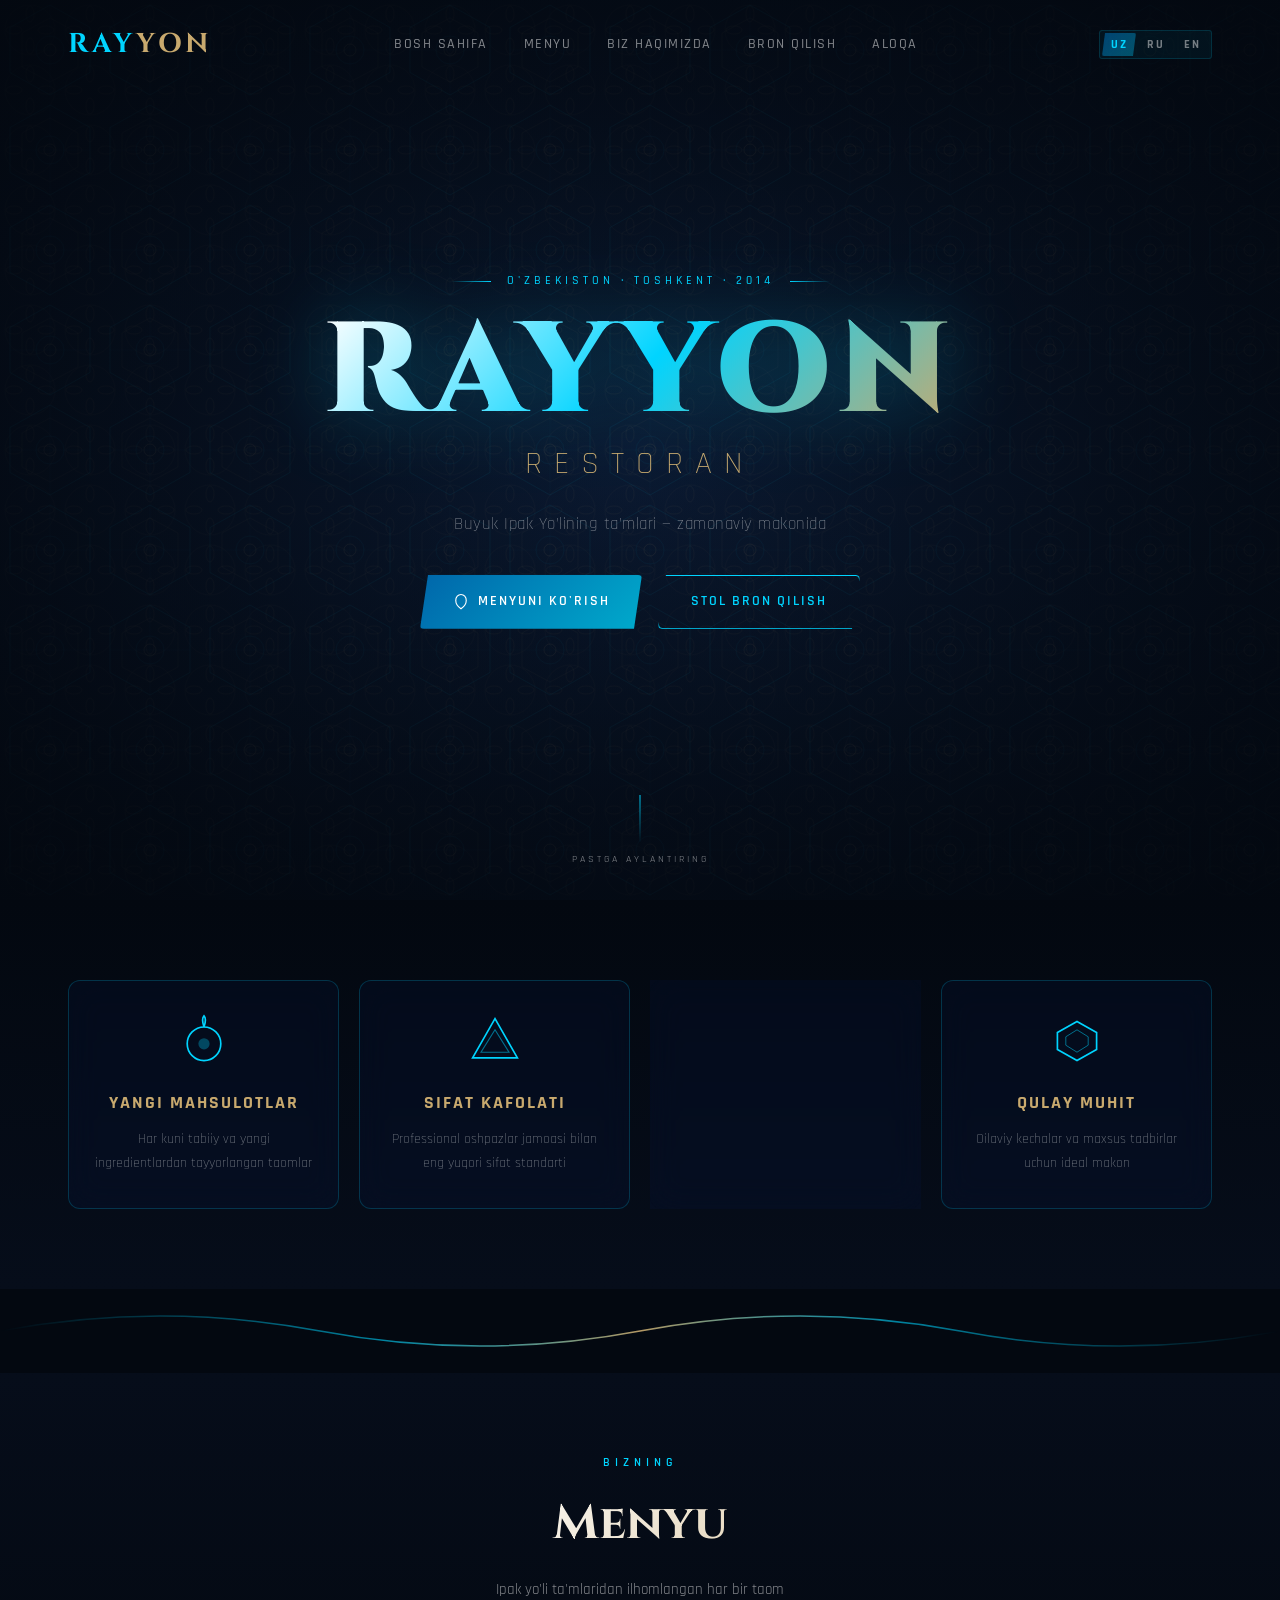
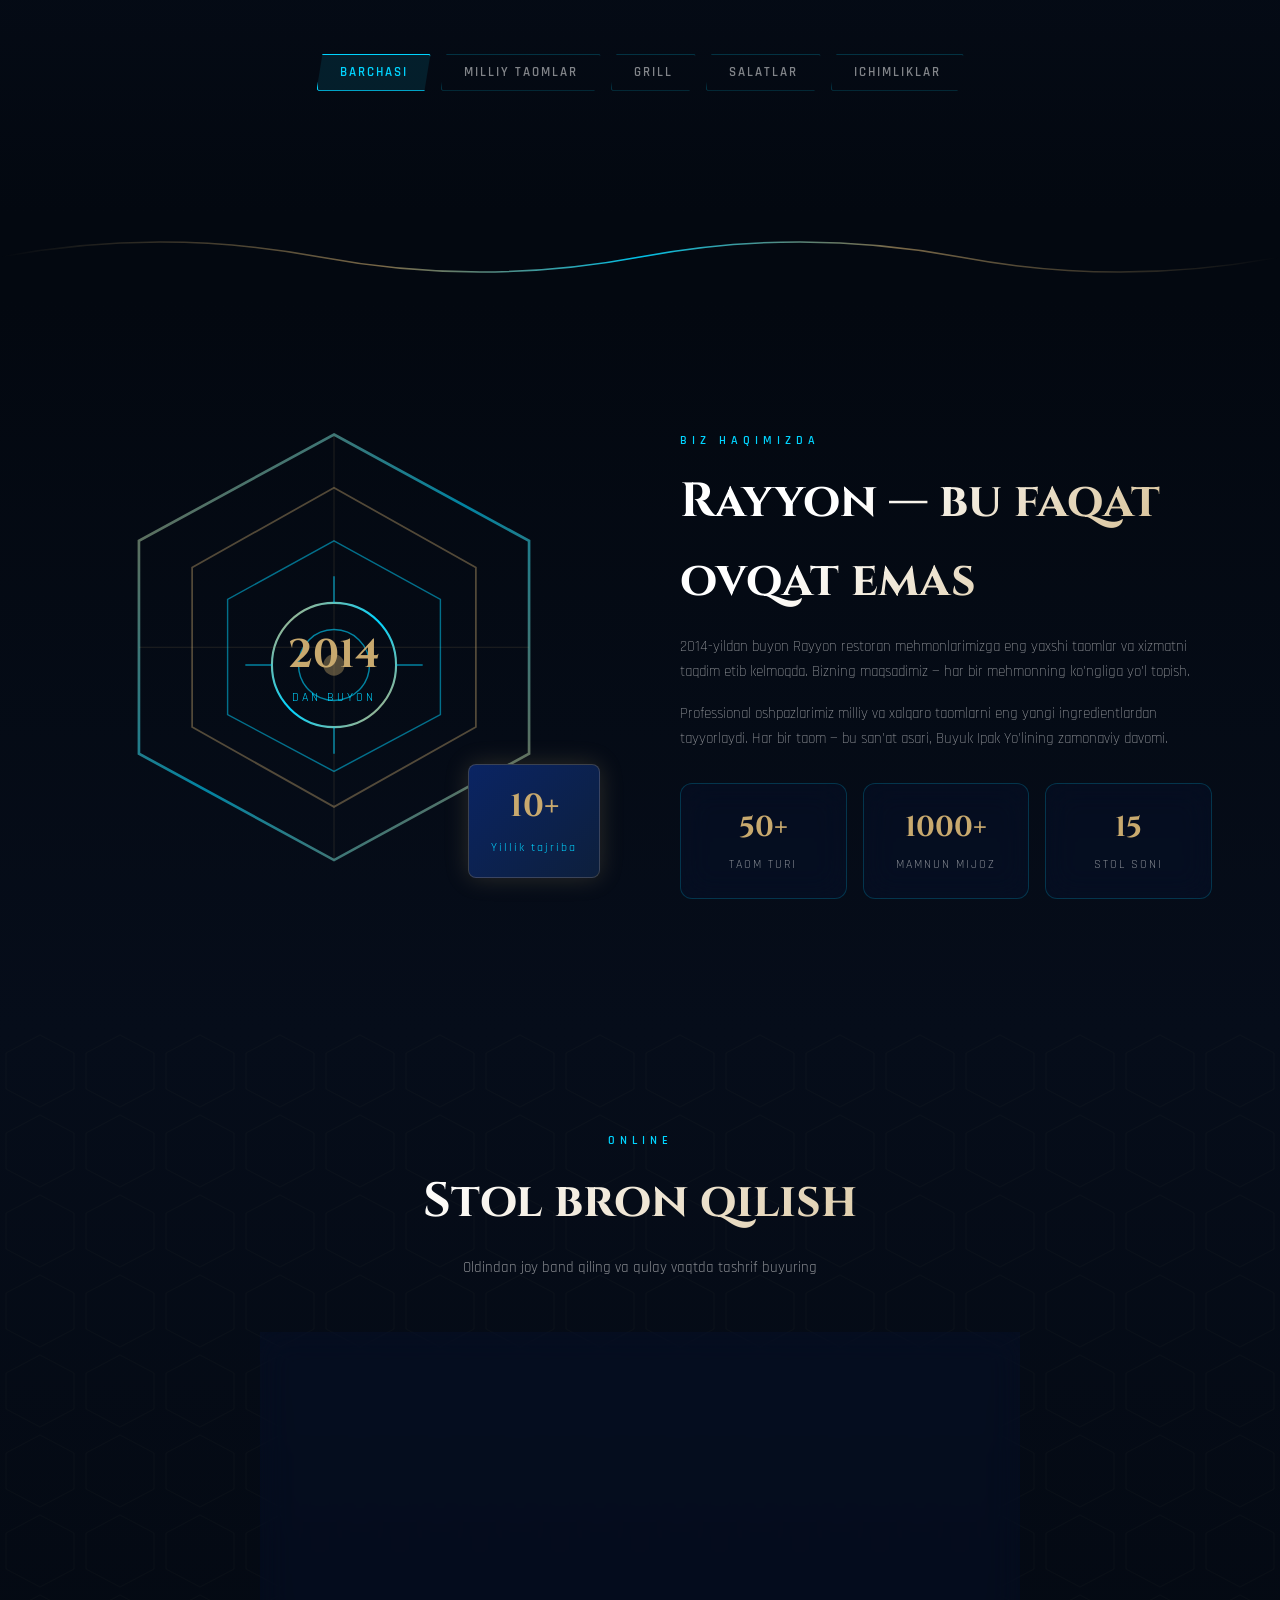
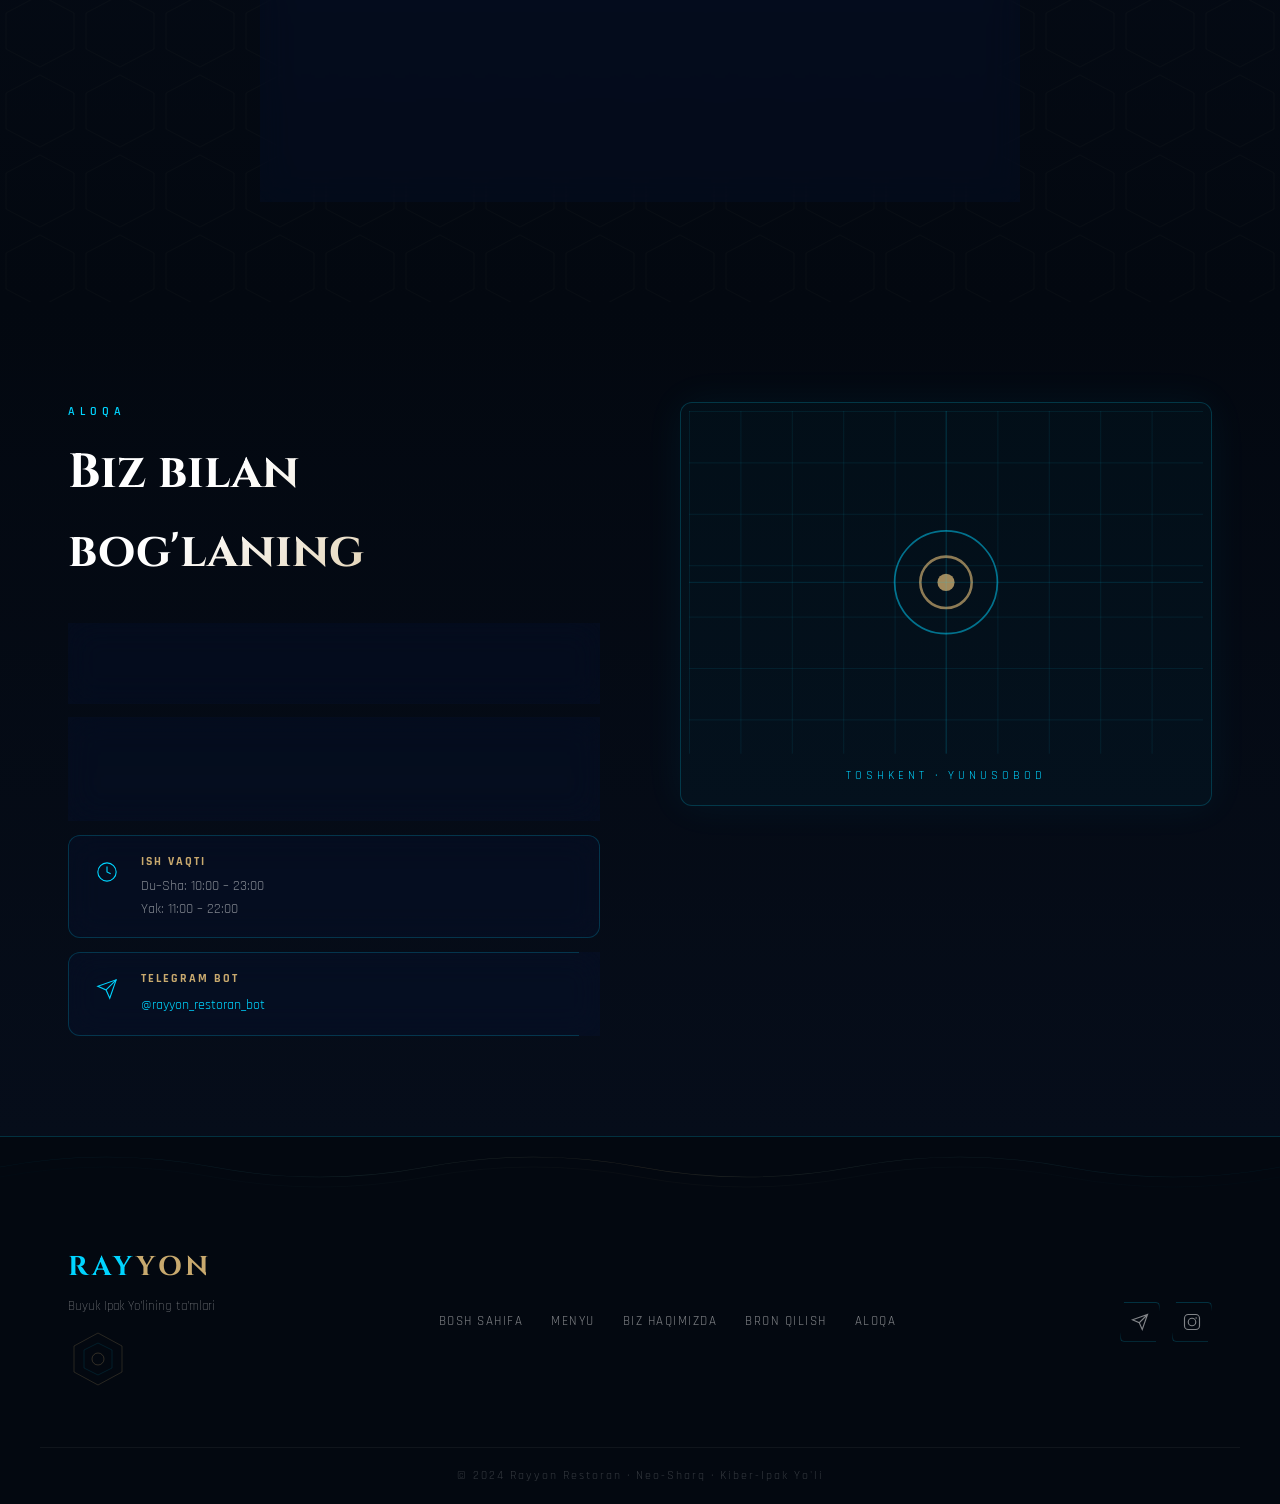
==== index.html @ 4401d6f9 "Rayyon Restoran - portfolio deploy" ====
<!DOCTYPE html>
<html lang="uz">
<head>
  <meta charset="UTF-8" />
  <meta name="viewport" content="width=device-width, initial-scale=1.0" />
  <title>Rayyon — Neo-Sharq Restoran</title>
  <link rel="stylesheet" href="css/style.css" />
  <link rel="preconnect" href="https://fonts.googleapis.com" />
  <link href="https://fonts.googleapis.com/css2?family=Cinzel:wght@400;600;700;900&family=Rajdhani:wght@300;400;500;600;700&family=Inter:wght@300;400;500&display=swap" rel="stylesheet" />
  <style>
    /* LANG SWITCHER */
    .lang-switcher {
      display: flex; align-items: center; gap: 2px;
      background: rgba(0,212,255,0.05);
      border: 1px solid rgba(0,212,255,0.15);
      border-radius: 3px; padding: 2px;
    }
    .lang-btn {
      background: none; border: none; cursor: pointer;
      color: rgba(255,255,255,0.45); font-family: 'Rajdhani',sans-serif;
      font-size: 0.72rem; font-weight: 700; letter-spacing: 1.5px;
      padding: 4px 9px; border-radius: 2px; transition: all 0.2s;
      clip-path: polygon(3px 0%,100% 0%,calc(100% - 3px) 100%,0% 100%);
    }
    .lang-btn:hover { color: #fff; background: rgba(0,212,255,0.08); }
    .lang-btn.active {
      background: linear-gradient(135deg, rgba(0,100,170,0.6), rgba(0,180,220,0.4));
      color: #00d4ff;
      box-shadow: 0 0 8px rgba(0,212,255,0.2);
    }
  </style>
</head>
<body>

  <canvas id="particleCanvas"></canvas>

  <!-- NAVBAR -->
  <nav class="navbar" id="navbar">
    <div class="nav-container">
      <a href="#" class="logo">
        <span class="logo-ray">RAY</span><span class="logo-yon">YON</span>
      </a>
      <ul class="nav-links" id="navLinks">
        <li><a href="#home"        data-i18n="nav.home">Bosh sahifa</a></li>
        <li><a href="#menu"        data-i18n="nav.menu">Menyu</a></li>
        <li><a href="#about"       data-i18n="nav.about">Biz haqimizda</a></li>
        <li><a href="#reservation" data-i18n="nav.reservation">Bron qilish</a></li>
        <li><a href="#contact"     data-i18n="nav.contact">Aloqa</a></li>
      </ul>
      <div class="lang-switcher">
        <button class="lang-btn active" data-lang="uz">UZ</button>
        <button class="lang-btn" data-lang="ru">RU</button>
        <button class="lang-btn" data-lang="en">EN</button>
      </div>
      <button class="hamburger" id="hamburger" aria-label="Menu">
        <span></span><span></span><span></span>
      </button>
    </div>
  </nav>

  <!-- HERO -->
  <section class="hero" id="home">
    <div class="hero-girih" id="heroGirih"></div>
    <div class="hero-overlay"></div>
    <div class="hero-content">
      <div class="hero-badge">
        <span class="badge-line"></span>
        <span data-i18n="hero.badge">O'zbekiston · Toshkent · 2014</span>
        <span class="badge-line"></span>
      </div>
      <h1 class="hero-title">
        <span class="title-ray" data-text="RAYYON">RAYYON</span>
        <span class="title-sub" data-i18n="hero.subtitle">RESTORAN</span>
      </h1>
      <p class="hero-desc" data-i18n="hero.desc">Buyuk Ipak Yo'lining ta'mlari — zamonaviy makonida</p>
      <div class="hero-btns">
        <a href="#menu" class="btn btn-cyan">
          <svg class="btn-icon-bodom" viewBox="0 0 24 24"><path d="M12 2C8 2 5 5.5 5 10c0 5 4 9 7 11 3-2 7-6 7-11 0-4.5-3-8-7-8z" fill="none" stroke="currentColor" stroke-width="1.5"/></svg>
          <span data-i18n="hero.btn1">Menyuni ko'rish</span>
        </a>
        <a href="#reservation" class="btn btn-outline-cyan" data-i18n="hero.btn2">Stol bron qilish</a>
      </div>
    </div>
    <div class="hero-scroll-indicator">
      <div class="scroll-line"></div>
      <span data-i18n="hero.scroll">Pastga aylantiring</span>
    </div>
  </section>

  <!-- FEATURES -->
  <section class="features">
    <div class="container">
      <div class="feature-grid">
        <div class="feature-card glass-card reveal">
          <div class="feature-anor">
            <svg viewBox="0 0 40 40"><circle cx="20" cy="22" r="12" fill="none" stroke="currentColor" stroke-width="1.2"/><path d="M20 10 Q22 4 20 2 Q18 4 20 10" fill="none" stroke="currentColor" stroke-width="1.2"/><circle cx="20" cy="22" r="4" fill="currentColor" opacity="0.3"/></svg>
          </div>
          <h3 data-i18n="feat.fresh.title">Yangi mahsulotlar</h3>
          <p data-i18n="feat.fresh.desc">Har kuni tabiiy va yangi ingredientlardan tayyorlangan taomlar</p>
        </div>
        <div class="feature-card glass-card reveal">
          <div class="feature-anor">
            <svg viewBox="0 0 40 40"><polygon points="20,4 36,32 4,32" fill="none" stroke="currentColor" stroke-width="1.2"/><polygon points="20,12 30,28 10,28" fill="none" stroke="currentColor" stroke-width="0.8" opacity="0.5"/></svg>
          </div>
          <h3 data-i18n="feat.quality.title">Sifat kafolati</h3>
          <p data-i18n="feat.quality.desc">Professional oshpazlar jamoasi bilan eng yuqori sifat standarti</p>
        </div>
        <div class="feature-card glass-card reveal">
          <div class="feature-anor">
            <svg viewBox="0 0 40 40"><path d="M8 20 Q8 8 20 8 Q32 8 32 20 Q32 32 20 32" fill="none" stroke="currentColor" stroke-width="1.2"/><path d="M8 20 Q8 32 20 32" fill="none" stroke="currentColor" stroke-width="0.8" opacity="0.5"/><circle cx="8" cy="20" r="2" fill="currentColor"/></svg>
          </div>
          <h3 data-i18n="feat.delivery.title">Yetkazib berish</h3>
          <p data-i18n="feat.delivery.desc">Shahar bo'ylab tez va qulay yetkazib berish xizmati</p>
        </div>
        <div class="feature-card glass-card reveal">
          <div class="feature-anor">
            <svg viewBox="0 0 40 40"><path d="M20 6 L34 14 L34 26 L20 34 L6 26 L6 14 Z" fill="none" stroke="currentColor" stroke-width="1.2"/><path d="M20 12 L28 17 L28 23 L20 28 L12 23 L12 17 Z" fill="none" stroke="currentColor" stroke-width="0.7" opacity="0.5"/></svg>
          </div>
          <h3 data-i18n="feat.cozy.title">Qulay muhit</h3>
          <p data-i18n="feat.cozy.desc">Oilaviy kechalar va maxsus tadbirlar uchun ideal makon</p>
        </div>
      </div>
    </div>
  </section>

  <!-- DIVIDER -->
  <div class="silk-divider">
    <svg viewBox="0 0 1200 60" preserveAspectRatio="none">
      <path d="M0,30 Q150,0 300,30 Q450,60 600,30 Q750,0 900,30 Q1050,60 1200,30" fill="none" stroke="url(#silkGrad)" stroke-width="1.5"/>
      <defs>
        <linearGradient id="silkGrad" x1="0%" y1="0%" x2="100%" y2="0%">
          <stop offset="0%" stop-color="#00d4ff" stop-opacity="0"/>
          <stop offset="30%" stop-color="#00d4ff" stop-opacity="0.6"/>
          <stop offset="50%" stop-color="#c8a96e" stop-opacity="0.9"/>
          <stop offset="70%" stop-color="#00d4ff" stop-opacity="0.6"/>
          <stop offset="100%" stop-color="#00d4ff" stop-opacity="0"/>
        </linearGradient>
      </defs>
    </svg>
  </div>

  <!-- MENU -->
  <section class="menu-section" id="menu">
    <div class="container">
      <div class="section-header reveal">
        <p class="section-label" data-i18n="menu.label">Bizning</p>
        <h2 class="section-title" data-i18n="menu.title">Menyu</h2>
        <p class="section-desc" data-i18n="menu.desc">Ipak yo'li ta'mlaridan ilhomlangan har bir taom</p>
      </div>
      <div class="menu-tabs">
        <button class="tab-btn active" data-category="all"    data-i18n="menu.all">Barchasi</button>
        <button class="tab-btn" data-category="milliy"        data-i18n="menu.milliy">Milliy taomlar</button>
        <button class="tab-btn" data-category="grill"         data-i18n="menu.grill">Grill</button>
        <button class="tab-btn" data-category="salad"         data-i18n="menu.salad">Salatlar</button>
        <button class="tab-btn" data-category="drink"         data-i18n="menu.drink">Ichimliklar</button>
      </div>
      <div class="menu-grid" id="menuGrid"></div>
    </div>
  </section>

  <!-- SILK ROAD DIVIDER -->
  <div class="silk-divider flip">
    <svg viewBox="0 0 1200 60" preserveAspectRatio="none">
      <path d="M0,30 Q150,60 300,30 Q450,0 600,30 Q750,60 900,30 Q1050,0 1200,30" fill="none" stroke="url(#silkGrad2)" stroke-width="1.5"/>
      <defs>
        <linearGradient id="silkGrad2" x1="0%" y1="0%" x2="100%" y2="0%">
          <stop offset="0%" stop-color="#c8a96e" stop-opacity="0"/>
          <stop offset="30%" stop-color="#c8a96e" stop-opacity="0.6"/>
          <stop offset="50%" stop-color="#00d4ff" stop-opacity="0.9"/>
          <stop offset="70%" stop-color="#c8a96e" stop-opacity="0.6"/>
          <stop offset="100%" stop-color="#c8a96e" stop-opacity="0"/>
        </linearGradient>
      </defs>
    </svg>
  </div>

  <!-- ABOUT -->
  <section class="about-section" id="about">
    <div class="container about-grid">
      <div class="about-visual reveal">
        <div class="about-girih-frame">
          <svg class="girih-svg" viewBox="0 0 300 300">
            <defs>
              <linearGradient id="goldGrad" x1="0%" y1="0%" x2="100%" y2="100%">
                <stop offset="0%" stop-color="#c8a96e"/>
                <stop offset="50%" stop-color="#00d4ff"/>
                <stop offset="100%" stop-color="#c8a96e"/>
              </linearGradient>
            </defs>
            <polygon points="150,20 260,80 260,200 150,260 40,200 40,80" fill="none" stroke="url(#goldGrad)" stroke-width="1.5" opacity="0.6"/>
            <polygon points="150,50 230,95 230,185 150,230 70,185 70,95" fill="none" stroke="#c8a96e" stroke-width="1" opacity="0.4"/>
            <polygon points="150,80 210,113 210,178 150,210 90,178 90,113" fill="none" stroke="#00d4ff" stroke-width="0.8" opacity="0.5"/>
            <circle cx="150" cy="150" r="35" fill="none" stroke="url(#goldGrad)" stroke-width="1.2"/>
            <circle cx="150" cy="150" r="20" fill="none" stroke="#00d4ff" stroke-width="0.8" opacity="0.6"/>
            <circle cx="150" cy="150" r="6" fill="#c8a96e" opacity="0.4"/>
            <line x1="150" y1="20" x2="150" y2="260" stroke="#c8a96e" stroke-width="0.4" opacity="0.2"/>
            <line x1="40" y1="140" x2="260" y2="140" stroke="#c8a96e" stroke-width="0.4" opacity="0.2"/>
            <line x1="150" y1="115" x2="150" y2="100" stroke="#00d4ff" stroke-width="1" opacity="0.5"/>
            <line x1="150" y1="185" x2="150" y2="200" stroke="#00d4ff" stroke-width="1" opacity="0.5"/>
            <line x1="115" y1="150" x2="100" y2="150" stroke="#00d4ff" stroke-width="1" opacity="0.5"/>
            <line x1="185" y1="150" x2="200" y2="150" stroke="#00d4ff" stroke-width="1" opacity="0.5"/>
          </svg>
          <div class="about-center-text">
            <span class="about-year">2014</span>
            <span class="about-since" data-i18n="about.since">dan buyon</span>
          </div>
        </div>
        <div class="about-badge-cyber">
          <span class="badge-num">10+</span>
          <span class="badge-text" data-i18n="about.exp">Yillik tajriba</span>
        </div>
      </div>
      <div class="about-content reveal">
        <p class="section-label" data-i18n="about.label">Biz haqimizda</p>
        <h2 class="section-title" data-i18n="about.title">Rayyon — bu faqat<br/>ovqat emas</h2>
        <p class="about-text" data-i18n="about.text1">2014-yildan buyon Rayyon restoran mehmonlarimizga eng yaxshi taomlar va xizmatni taqdim etib kelmoqda.</p>
        <p class="about-text" data-i18n="about.text2">Professional oshpazlarimiz milliy va xalqaro taomlarni eng yangi ingredientlardan tayyorlaydi.</p>
        <div class="about-stats">
          <div class="stat glass-card">
            <span class="stat-num">50+</span>
            <span class="stat-label" data-i18n="about.dishes">Taom turi</span>
          </div>
          <div class="stat glass-card">
            <span class="stat-num">1000+</span>
            <span class="stat-label" data-i18n="about.clients">Mamnun mijoz</span>
          </div>
          <div class="stat glass-card">
            <span class="stat-num">15</span>
            <span class="stat-label" data-i18n="about.tables">Stol soni</span>
          </div>
        </div>
      </div>
    </div>
  </section>

  <!-- RESERVATION -->
  <section class="reservation-section" id="reservation">
    <div class="reservation-pattern"></div>
    <div class="container">
      <div class="section-header reveal">
        <p class="section-label" data-i18n="res.label">Online</p>
        <h2 class="section-title" data-i18n="res.title">Stol bron qilish</h2>
        <p class="section-desc" data-i18n="res.desc">Oldindan joy band qiling va qulay vaqtda tashrif buyuring</p>
      </div>
      <form class="reservation-form glass-card reveal" id="reservationForm">
        <div class="form-row">
          <div class="form-group">
            <label data-i18n="res.name">Ism Familiya</label>
            <input type="text" id="resName" data-i18n-ph="res.name.ph" placeholder="Ism Familiya" required />
          </div>
          <div class="form-group">
            <label data-i18n="res.phone">Telefon raqam</label>
            <input type="tel" id="resPhone" data-i18n-ph="res.phone.ph" placeholder="+998 90 000 00 00" required />
          </div>
        </div>
        <div class="form-row">
          <div class="form-group">
            <label data-i18n="res.date">Sana</label>
            <input type="date" id="resDate" required />
          </div>
          <div class="form-group">
            <label data-i18n="res.time">Vaqt</label>
            <input type="time" id="resTime" min="10:00" max="22:00" required />
          </div>
          <div class="form-group">
            <label data-i18n="res.guests">Mehmonlar soni</label>
            <select id="resGuests">
              <option value="1" data-i18n="res.g1">1 kishi</option>
              <option value="2" selected data-i18n="res.g2">2 kishi</option>
              <option value="3" data-i18n="res.g3">3 kishi</option>
              <option value="4" data-i18n="res.g4">4 kishi</option>
              <option value="5" data-i18n="res.g5">5+ kishi</option>
            </select>
          </div>
        </div>
        <div class="form-group">
          <label data-i18n="res.note">Qo'shimcha izoh</label>
          <textarea id="resNote" data-i18n-ph="res.note.ph" placeholder="Maxsus xohishlar, tug'ilgan kun va h.k." rows="3"></textarea>
        </div>
        <button type="submit" class="btn btn-cyan btn-full">
          <svg class="btn-icon-bodom" viewBox="0 0 24 24"><path d="M12 2C8 2 5 5.5 5 10c0 5 4 9 7 11 3-2 7-6 7-11 0-4.5-3-8-7-8z" fill="none" stroke="currentColor" stroke-width="1.5"/></svg>
          <span data-i18n="res.btn">Bron qilish</span>
        </button>
      </form>
    </div>
  </section>

  <!-- CONTACT -->
  <section class="contact-section" id="contact">
    <div class="container contact-grid">
      <div class="contact-info reveal">
        <p class="section-label" data-i18n="contact.label">Aloqa</p>
        <h2 class="section-title" data-i18n="contact.title">Biz bilan<br/>bog'laning</h2>
        <div class="contact-items">
          <div class="contact-item glass-card">
            <div class="c-icon-wrap">
              <svg viewBox="0 0 24 24"><path d="M12 2C8.13 2 5 5.13 5 9c0 5.25 7 13 7 13s7-7.75 7-13c0-3.87-3.13-7-7-7zm0 9.5c-1.38 0-2.5-1.12-2.5-2.5s1.12-2.5 2.5-2.5 2.5 1.12 2.5 2.5-1.12 2.5-2.5 2.5z" fill="none" stroke="currentColor" stroke-width="1.2"/></svg>
            </div>
            <div>
              <strong data-i18n="contact.address">Manzil</strong>
              <p data-i18n="contact.address.v">Toshkent sh., Yunusobod tumani, Amir Temur ko'chasi 15</p>
            </div>
          </div>
          <div class="contact-item glass-card">
            <div class="c-icon-wrap">
              <svg viewBox="0 0 24 24"><path d="M6.6 10.8c1.4 2.8 3.8 5.1 6.6 6.6l2.2-2.2c.3-.3.7-.4 1-.2 1.1.4 2.3.6 3.6.6.6 0 1 .4 1 1V20c0 .6-.4 1-1 1-9.4 0-17-7.6-17-17 0-.6.4-1 1-1h3.5c.6 0 1 .4 1 1 0 1.3.2 2.5.6 3.6.1.3 0 .7-.2 1l-2.3 2.2z" fill="none" stroke="currentColor" stroke-width="1.2"/></svg>
            </div>
            <div>
              <strong data-i18n="contact.phone">Telefon</strong>
              <p>+998 71 123 45 67</p>
              <p>+998 90 123 45 67</p>
            </div>
          </div>
          <div class="contact-item glass-card">
            <div class="c-icon-wrap">
              <svg viewBox="0 0 24 24"><circle cx="12" cy="12" r="10" fill="none" stroke="currentColor" stroke-width="1.2"/><polyline points="12 6 12 12 16 14" fill="none" stroke="currentColor" stroke-width="1.2"/></svg>
            </div>
            <div>
              <strong data-i18n="contact.hours">Ish vaqti</strong>
              <p data-i18n="contact.hours.v1">Du–Sha: 10:00 – 23:00</p>
              <p data-i18n="contact.hours.v2">Yak: 11:00 – 22:00</p>
            </div>
          </div>
          <div class="contact-item glass-card">
            <div class="c-icon-wrap telegram-icon">
              <svg viewBox="0 0 24 24"><path d="M22 2L11 13" stroke="currentColor" stroke-width="1.2" fill="none"/><path d="M22 2L15 22L11 13L2 9L22 2Z" fill="none" stroke="currentColor" stroke-width="1.2"/></svg>
            </div>
            <div>
              <strong data-i18n="contact.telegram">Telegram bot</strong>
              <a href="https://t.me/rayyon_restoran_bot" target="_blank">@rayyon_restoran_bot</a>
            </div>
          </div>
        </div>
      </div>
      <div class="map-hologram reveal">
        <div class="map-inner">
          <svg viewBox="0 0 300 200" class="map-grid-svg">
            <defs>
              <pattern id="mapGrid" width="30" height="30" patternUnits="userSpaceOnUse">
                <path d="M 30 0 L 0 0 0 30" fill="none" stroke="#00d4ff" stroke-width="0.3" opacity="0.3"/>
              </pattern>
            </defs>
            <rect width="300" height="200" fill="url(#mapGrid)"/>
            <circle cx="150" cy="100" r="30" fill="none" stroke="#00d4ff" stroke-width="1" opacity="0.5"/>
            <circle cx="150" cy="100" r="15" fill="none" stroke="#c8a96e" stroke-width="1.5" opacity="0.7"/>
            <circle cx="150" cy="100" r="5" fill="#c8a96e" opacity="0.8"/>
            <line x1="150" y1="0" x2="150" y2="200" stroke="#00d4ff" stroke-width="0.4" opacity="0.2"/>
            <line x1="0" y1="100" x2="300" y2="100" stroke="#00d4ff" stroke-width="0.4" opacity="0.2"/>
          </svg>
          <div class="map-label" data-i18n="map.label">Toshkent · Yunusobod</div>
        </div>
      </div>
    </div>
  </section>

  <!-- FOOTER -->
  <footer class="footer">
    <div class="footer-naqsh">
      <svg viewBox="0 0 1200 120" preserveAspectRatio="none">
        <defs>
          <linearGradient id="footerGrad" x1="0%" y1="0%" x2="100%" y2="0%">
            <stop offset="0%" stop-color="#00d4ff" stop-opacity="0.1"/>
            <stop offset="50%" stop-color="#c8a96e" stop-opacity="0.3"/>
            <stop offset="100%" stop-color="#00d4ff" stop-opacity="0.1"/>
          </linearGradient>
        </defs>
        <path d="M0,60 Q100,20 200,60 Q300,100 400,60 Q500,20 600,60 Q700,100 800,60 Q900,20 1000,60 Q1100,100 1200,60" fill="none" stroke="url(#footerGrad)" stroke-width="1"/>
        <path d="M0,80 Q100,40 200,80 Q300,120 400,80 Q500,40 600,80 Q700,120 800,80 Q900,40 1000,80 Q1100,120 1200,80" fill="none" stroke="url(#footerGrad)" stroke-width="0.5" opacity="0.5"/>
      </svg>
    </div>
    <div class="container footer-inner">
      <div class="footer-brand">
        <span class="logo"><span class="logo-ray">RAY</span><span class="logo-yon">YON</span></span>
        <p data-i18n="footer.brand">Buyuk Ipak Yo'lining ta'mlari</p>
        <div class="footer-girih">
          <svg viewBox="0 0 60 60" width="60">
            <polygon points="30,4 54,17 54,43 30,56 6,43 6,17" fill="none" stroke="#c8a96e" stroke-width="0.8" opacity="0.4"/>
            <polygon points="30,14 44,21 44,39 30,46 16,39 16,21" fill="none" stroke="#00d4ff" stroke-width="0.6" opacity="0.3"/>
            <circle cx="30" cy="30" r="6" fill="none" stroke="#c8a96e" stroke-width="0.8" opacity="0.5"/>
          </svg>
        </div>
      </div>
      <div class="footer-links">
        <a href="#home"        data-i18n="nav.home">Bosh sahifa</a>
        <a href="#menu"        data-i18n="nav.menu">Menyu</a>
        <a href="#about"       data-i18n="nav.about">Biz haqimizda</a>
        <a href="#reservation" data-i18n="nav.reservation">Bron</a>
        <a href="#contact"     data-i18n="nav.contact">Aloqa</a>
      </div>
      <div class="footer-social">
        <a href="https://t.me/rayyon_restoran_bot" target="_blank" class="social-btn" aria-label="Telegram">
          <svg viewBox="0 0 24 24"><path d="M22 2L11 13M22 2L15 22L11 13L2 9L22 2Z" fill="none" stroke="currentColor" stroke-width="1.5"/></svg>
        </a>
        <a href="#" class="social-btn" aria-label="Instagram">
          <svg viewBox="0 0 24 24"><rect x="2" y="2" width="20" height="20" rx="5" fill="none" stroke="currentColor" stroke-width="1.5"/><circle cx="12" cy="12" r="5" fill="none" stroke="currentColor" stroke-width="1.5"/><circle cx="17.5" cy="6.5" r="1" fill="currentColor"/></svg>
        </a>
      </div>
    </div>
    <div class="footer-bottom">
      <p data-i18n="footer.copy">&copy; 2024 Rayyon Restoran · Neo-Sharq · Kiber-Ipak Yo'li</p>
    </div>
  </footer>

  <!-- ORDER MODAL -->
  <div class="modal-overlay" id="orderModal">
    <div class="modal glass-card">
      <button class="modal-close" id="modalClose">&times;</button>
      <h3 data-i18n="order.title">Buyurtma berish</h3>
      <div id="orderItemInfo"></div>
      <div class="form-group">
        <label data-i18n="order.qty">Miqdor</label>
        <div class="qty-control">
          <button class="qty-btn" id="qtyMinus">−</button>
          <span id="qtyValue">1</span>
          <button class="qty-btn" id="qtyPlus">+</button>
        </div>
      </div>
      <div class="form-group">
        <label data-i18n="order.name">Ism</label>
        <input type="text" id="orderName" data-i18n-ph="order.name.ph" placeholder="Ismingiz" />
      </div>
      <div class="form-group">
        <label data-i18n="order.phone">Telefon</label>
        <input type="tel" id="orderPhone" placeholder="+998 90 000 00 00" />
      </div>
      <p class="order-total" id="orderTotal"></p>
      <button class="btn btn-cyan btn-full" id="confirmOrder">
        <svg class="btn-icon-bodom" viewBox="0 0 24 24"><path d="M12 2C8 2 5 5.5 5 10c0 5 4 9 7 11 3-2 7-6 7-11 0-4.5-3-8-7-8z" fill="none" stroke="currentColor" stroke-width="1.5"/></svg>
        <span data-i18n="order.confirm">Buyurtmani tasdiqlash</span>
      </button>
    </div>
  </div>

  <div class="toast" id="toast"></div>

  <script src="js/i18n.js"></script>
  <script src="js/main.js"></script>
</body>
</html>
---- css/style.css ----
/* ===== RESET & BASE ===== */
*, *::before, *::after { box-sizing: border-box; margin: 0; padding: 0; }

:root {
  --black:   #030810;
  --dark:    #080f1e;
  --dark2:   #0d1629;
  --lapis:   #0a2463;
  --lapis2:  #1a4dab;
  --cyan:    #00d4ff;
  --cyan2:   #00aacc;
  --gold:    #c8a96e;
  --gold2:   #a8843e;
  --white:   #ffffff;
  --muted:   rgba(255,255,255,0.5);
  --border-cyan: rgba(0,212,255,0.2);
  --border-gold: rgba(200,169,110,0.25);
  --radius:  12px;
  --transition: 0.35s cubic-bezier(0.4, 0, 0.2, 1);
}

html { scroll-behavior: smooth; }

body {
  font-family: 'Rajdhani', 'Inter', sans-serif;
  background: var(--black);
  color: var(--white);
  line-height: 1.65;
  overflow-x: hidden;
}

.container { max-width: 1200px; margin: 0 auto; padding: 0 28px; }

/* ===== PARTICLE CANVAS ===== */
#particleCanvas {
  position: fixed; inset: 0; z-index: 0;
  pointer-events: none; opacity: 0.45;
}

/* ===== GLASS CARD ===== */
.glass-card {
  background: rgba(10, 36, 99, 0.12);
  backdrop-filter: blur(16px);
  -webkit-backdrop-filter: blur(16px);
  border: 1px solid var(--border-cyan);
  border-radius: var(--radius);
  transition: border-color var(--transition), box-shadow var(--transition);
}
.glass-card:hover {
  border-color: rgba(0,212,255,0.45);
  box-shadow: 0 0 32px rgba(0,212,255,0.08), inset 0 0 20px rgba(0,212,255,0.04);
}

/* ===== REVEAL ANIMATION ===== */
.reveal {
  opacity: 0;
  transform: translateY(36px);
  transition: opacity 0.7s ease, transform 0.7s ease;
}
.reveal.visible {
  opacity: 1;
  transform: translateY(0);
}

/* ===== NAVBAR ===== */
.navbar {
  position: fixed; top: 0; left: 0; right: 0; z-index: 1000;
  padding: 22px 0; transition: all var(--transition);
}
.navbar.scrolled {
  background: rgba(3,8,16,0.92);
  backdrop-filter: blur(20px);
  border-bottom: 1px solid var(--border-cyan);
  padding: 12px 0;
}
.nav-container {
  max-width: 1200px; margin: 0 auto; padding: 0 28px;
  display: flex; align-items: center; justify-content: space-between;
}
.logo {
  font-family: 'Cinzel', serif;
  font-size: 1.7rem; font-weight: 700;
  text-decoration: none; letter-spacing: 4px;
}
.logo-ray { color: var(--cyan); }
.logo-yon { color: var(--gold); }

.nav-links { display: flex; gap: 36px; list-style: none; }
.nav-links a {
  font-family: 'Rajdhani', sans-serif;
  color: var(--muted); text-decoration: none;
  font-size: 0.9rem; font-weight: 500; letter-spacing: 1.5px;
  text-transform: uppercase; transition: color var(--transition);
  position: relative;
}
.nav-links a::after {
  content: ''; position: absolute; bottom: -4px; left: 0; right: 0;
  height: 1px; background: var(--cyan);
  transform: scaleX(0); transition: transform var(--transition);
}
.nav-links a:hover { color: var(--cyan); }
.nav-links a:hover::after { transform: scaleX(1); }

.hamburger {
  display: none; flex-direction: column; gap: 5px;
  background: none; border: none; cursor: pointer; padding: 4px; z-index: 1001;
}
.hamburger span {
  display: block; width: 24px; height: 1.5px;
  background: var(--cyan); transition: var(--transition);
}

/* ===== HERO ===== */
.hero {
  position: relative; height: 100vh; min-height: 640px;
  display: flex; align-items: center; justify-content: center;
  background: radial-gradient(ellipse 80% 70% at 50% 50%, #0d1f3c 0%, #030810 100%);
  overflow: hidden; z-index: 1;
}

/* Dinamik girih naqsh konteyneri */
.hero-girih {
  position: absolute; inset: 0; z-index: 0;
  background-image:
    url("data:image/svg+xml,%3Csvg xmlns='http://www.w3.org/2000/svg' width='100' height='100' viewBox='0 0 100 100'%3E%3Cg fill='none'%3E%3Cpolygon points='50,5 90,27.5 90,72.5 50,95 10,72.5 10,27.5' stroke='%2300d4ff' stroke-width='0.4' stroke-opacity='0.2'/%3E%3Cpolygon points='50,18 78,33 78,67 50,82 22,67 22,33' stroke='%23c8a96e' stroke-width='0.35' stroke-opacity='0.15'/%3E%3Ccircle cx='50' cy='50' r='14' stroke='%2300d4ff' stroke-width='0.3' stroke-opacity='0.2'/%3E%3Ccircle cx='50' cy='50' r='6' stroke='%23c8a96e' stroke-width='0.4' stroke-opacity='0.25'/%3E%3Cline x1='50' y1='5' x2='50' y2='95' stroke='%2300d4ff' stroke-width='0.2' stroke-opacity='0.1'/%3E%3Cline x1='10' y1='50' x2='90' y2='50' stroke='%2300d4ff' stroke-width='0.2' stroke-opacity='0.1'/%3E%3C/g%3E%3C/svg%3E"),
    url("data:image/svg+xml,%3Csvg xmlns='http://www.w3.org/2000/svg' width='60' height='60' viewBox='0 0 60 60'%3E%3Cg fill='none'%3E%3Ccircle cx='30' cy='30' r='25' stroke='%23c8a96e' stroke-width='0.3' stroke-opacity='0.12'/%3E%3Cellipse cx='30' cy='14' rx='4' ry='8' stroke='%23c8a96e' stroke-width='0.4' stroke-opacity='0.15'/%3E%3Cellipse cx='30' cy='46' rx='4' ry='8' stroke='%23c8a96e' stroke-width='0.4' stroke-opacity='0.15'/%3E%3Cellipse cx='14' cy='30' rx='8' ry='4' stroke='%23c8a96e' stroke-width='0.4' stroke-opacity='0.15'/%3E%3Cellipse cx='46' cy='30' rx='8' ry='4' stroke='%23c8a96e' stroke-width='0.4' stroke-opacity='0.15'/%3E%3C/g%3E%3C/svg%3E");
  background-size: 100px 100px, 60px 60px;
  animation: girihDrift 40s linear infinite;
}
@keyframes girihDrift {
  0%   { background-position: 0 0, 0 0; }
  100% { background-position: 100px 100px, -60px 60px; }
}

.hero-overlay {
  position: absolute; inset: 0; z-index: 1;
  background: radial-gradient(ellipse 70% 70% at 50% 50%, rgba(3,8,16,0.2) 0%, rgba(3,8,16,0.85) 100%);
}

.hero-content {
  position: relative; z-index: 2; text-align: center; padding: 0 24px;
}

.hero-badge {
  display: flex; align-items: center; gap: 16px; justify-content: center;
  font-family: 'Rajdhani', sans-serif;
  font-size: 0.75rem; font-weight: 500; letter-spacing: 4px;
  color: var(--cyan); text-transform: uppercase; margin-bottom: 24px;
  opacity: 0; animation: fadeUp 0.8s ease 0.3s forwards;
}
.badge-line {
  display: block; width: 40px; height: 1px;
  background: linear-gradient(90deg, transparent, var(--cyan));
}
.badge-line:last-child { transform: scaleX(-1); }

.hero-title {
  display: flex; flex-direction: column; align-items: center;
  opacity: 0; animation: fadeUp 0.9s ease 0.5s forwards;
}
.title-ray {
  font-family: 'Cinzel', serif;
  font-size: clamp(4rem, 10vw, 9rem); font-weight: 900;
  line-height: 0.9; letter-spacing: 8px;
  background: linear-gradient(135deg, var(--white) 0%, var(--cyan) 50%, var(--gold) 100%);
  -webkit-background-clip: text; -webkit-text-fill-color: transparent;
  background-clip: text;
  text-shadow: none;
  filter: drop-shadow(0 0 40px rgba(0,212,255,0.3));
}
.title-sub {
  font-family: 'Rajdhani', sans-serif;
  font-size: clamp(1rem, 3vw, 2rem); font-weight: 300;
  letter-spacing: 12px; color: var(--gold); margin-top: 8px;
  text-transform: uppercase;
}

.hero-desc {
  font-size: 1.05rem; color: var(--muted); max-width: 440px;
  margin: 20px auto 36px; font-weight: 300; letter-spacing: 0.5px;
  opacity: 0; animation: fadeUp 0.9s ease 0.7s forwards;
}

.hero-btns {
  display: flex; gap: 16px; justify-content: center; flex-wrap: wrap;
  opacity: 0; animation: fadeUp 0.9s ease 0.9s forwards;
}

.hero-scroll-indicator {
  position: absolute; bottom: 32px; left: 50%; transform: translateX(-50%);
  z-index: 2; display: flex; flex-direction: column; align-items: center; gap: 8px;
  opacity: 0; animation: fadeIn 1s ease 1.4s forwards;
}
.scroll-line {
  width: 1px; height: 48px;
  background: linear-gradient(to bottom, var(--cyan), transparent);
  animation: scrollPulse 2s ease-in-out infinite;
}
.hero-scroll-indicator span {
  font-size: 0.65rem; letter-spacing: 3px; text-transform: uppercase;
  color: var(--muted); font-family: 'Rajdhani', sans-serif;
}
@keyframes scrollPulse {
  0%,100% { opacity: 0.3; transform: scaleY(0.8); }
  50%      { opacity: 1;   transform: scaleY(1); }
}

@keyframes fadeUp {
  from { opacity: 0; transform: translateY(24px); }
  to   { opacity: 1; transform: translateY(0); }
}
@keyframes fadeIn {
  from { opacity: 0; } to { opacity: 1; }
}

/* ===== BUTTONS ===== */
.btn {
  display: inline-flex; align-items: center; gap: 8px;
  padding: 14px 32px; border-radius: 4px;
  font-family: 'Rajdhani', sans-serif;
  font-size: 0.9rem; font-weight: 600; letter-spacing: 2px;
  text-transform: uppercase; text-decoration: none;
  cursor: pointer; border: none; transition: var(--transition);
  position: relative; overflow: hidden;
}
.btn::before {
  content: ''; position: absolute; inset: 0;
  background: linear-gradient(135deg, transparent 40%, rgba(255,255,255,0.06) 100%);
  opacity: 0; transition: opacity var(--transition);
}
.btn:hover::before { opacity: 1; }

.btn-cyan {
  background: linear-gradient(135deg, #0066aa 0%, var(--cyan2) 100%);
  color: var(--white);
  box-shadow: 0 0 20px rgba(0,212,255,0.25);
  clip-path: polygon(8px 0%, 100% 0%, calc(100% - 8px) 100%, 0% 100%);
}
.btn-cyan:hover {
  box-shadow: 0 0 36px rgba(0,212,255,0.5);
  transform: translateY(-2px);
}
.btn-outline-cyan {
  background: transparent; color: var(--cyan);
  border: 1px solid var(--cyan);
  clip-path: polygon(8px 0%, 100% 0%, calc(100% - 8px) 100%, 0% 100%);
}
.btn-outline-cyan:hover {
  background: rgba(0,212,255,0.08);
  box-shadow: 0 0 24px rgba(0,212,255,0.2);
  transform: translateY(-2px);
}
.btn-full { width: 100%; justify-content: center; }
.btn-icon-bodom { width: 18px; height: 18px; flex-shrink: 0; }

/* ===== SILK DIVIDER ===== */
.silk-divider {
  position: relative; z-index: 1;
  padding: 12px 0; overflow: hidden;
}
.silk-divider svg { display: block; width: 100%; height: 60px; }
.silk-divider.flip { transform: scaleY(-1); }

/* ===== FEATURES ===== */
.features {
  position: relative; z-index: 1; padding: 80px 0;
  background: linear-gradient(180deg, var(--black) 0%, #060d1a 100%);
}
.feature-grid {
  display: grid; grid-template-columns: repeat(auto-fit, minmax(230px, 1fr)); gap: 20px;
}
.feature-card {
  padding: 32px 24px; text-align: center;
}
.feature-anor {
  width: 56px; height: 56px; margin: 0 auto 20px;
  color: var(--cyan);
}
.feature-anor svg { width: 100%; height: 100%; }
.feature-card h3 {
  font-family: 'Rajdhani', sans-serif;
  font-size: 1.1rem; font-weight: 700;
  letter-spacing: 2px; text-transform: uppercase;
  color: var(--gold); margin-bottom: 10px;
}
.feature-card p { font-size: 0.9rem; color: var(--muted); font-weight: 300; }

/* ===== SECTION HEADER ===== */
.section-header { text-align: center; margin-bottom: 52px; }
.section-label {
  display: block; font-size: 0.72rem; letter-spacing: 5px;
  text-transform: uppercase; color: var(--cyan);
  font-family: 'Rajdhani', sans-serif; font-weight: 600;
  margin-bottom: 12px;
}
.section-title {
  font-family: 'Cinzel', serif;
  font-size: clamp(2rem, 4vw, 3rem); font-weight: 700;
  background: linear-gradient(135deg, var(--white) 30%, var(--gold) 100%);
  -webkit-background-clip: text; -webkit-text-fill-color: transparent;
  background-clip: text; margin-bottom: 14px;
}
.section-desc { color: var(--muted); font-size: 0.95rem; max-width: 460px; margin: 0 auto; }

/* ===== MENU ===== */
.menu-section {
  position: relative; z-index: 1; padding: 80px 0;
  background: linear-gradient(180deg, #060d1a 0%, #030810 100%);
}
.menu-tabs {
  display: flex; gap: 10px; justify-content: center;
  flex-wrap: wrap; margin-bottom: 44px;
}
.tab-btn {
  padding: 9px 22px; border-radius: 2px;
  border: 1px solid var(--border-cyan);
  background: transparent; color: var(--muted);
  font-family: 'Rajdhani', sans-serif;
  font-size: 0.82rem; font-weight: 600; letter-spacing: 2px;
  text-transform: uppercase; cursor: pointer; transition: var(--transition);
  clip-path: polygon(6px 0%, 100% 0%, calc(100% - 6px) 100%, 0% 100%);
}
.tab-btn.active, .tab-btn:hover {
  background: rgba(0,212,255,0.1);
  border-color: var(--cyan); color: var(--cyan);
  box-shadow: 0 0 16px rgba(0,212,255,0.15);
}
.menu-grid {
  display: grid; grid-template-columns: repeat(auto-fill, minmax(280px, 1fr)); gap: 20px;
}
.menu-card {
  border-radius: var(--radius); overflow: hidden;
  background: rgba(10,36,99,0.1);
  border: 1px solid var(--border-gold);
  transition: transform var(--transition), border-color var(--transition), box-shadow var(--transition);
}
.menu-card:hover {
  transform: translateY(-6px);
  border-color: rgba(200,169,110,0.5);
  box-shadow: 0 8px 40px rgba(200,169,110,0.1), 0 0 20px rgba(0,212,255,0.06);
}
.menu-card-img {
  height: 160px; position: relative;
  background: linear-gradient(135deg, #0a1628, #0d1f3c);
  display: flex; align-items: center; justify-content: center;
  font-size: 3.5rem; overflow: hidden;
}
.menu-card-img::after {
  content: ''; position: absolute; inset: 0;
  background: linear-gradient(to bottom, transparent 50%, rgba(3,8,16,0.8) 100%);
}
.menu-card-body { padding: 18px 20px; }
.menu-card-cat {
  font-size: 0.68rem; letter-spacing: 3px; text-transform: uppercase;
  color: var(--cyan); margin-bottom: 6px;
  font-family: 'Rajdhani', sans-serif; font-weight: 600;
}
.menu-card-name {
  font-family: 'Rajdhani', sans-serif;
  font-size: 1.1rem; font-weight: 700; margin-bottom: 6px; letter-spacing: 0.5px;
}
.menu-card-desc { font-size: 0.82rem; color: var(--muted); margin-bottom: 16px; font-weight: 300; }
.menu-card-footer { display: flex; align-items: center; justify-content: space-between; }
.menu-price {
  font-family: 'Rajdhani', sans-serif;
  font-size: 1.15rem; font-weight: 700; color: var(--gold);
}
.menu-order-btn {
  padding: 7px 18px;
  background: transparent; color: var(--cyan);
  border: 1px solid var(--border-cyan);
  font-family: 'Rajdhani', sans-serif;
  font-size: 0.75rem; font-weight: 600; letter-spacing: 1.5px;
  text-transform: uppercase; cursor: pointer; border-radius: 2px;
  clip-path: polygon(5px 0%, 100% 0%, calc(100% - 5px) 100%, 0% 100%);
  transition: var(--transition);
}
.menu-order-btn:hover {
  background: rgba(0,212,255,0.1);
  border-color: var(--cyan);
  box-shadow: 0 0 12px rgba(0,212,255,0.2);
}

/* ===== ABOUT ===== */
.about-section {
  position: relative; z-index: 1; padding: 100px 0;
  background: linear-gradient(180deg, #030810 0%, #060d1a 100%);
}
.about-grid { display: grid; grid-template-columns: 1fr 1fr; gap: 80px; align-items: center; }
.about-visual { position: relative; }
.about-girih-frame {
  width: 100%; aspect-ratio: 1;
  display: flex; align-items: center; justify-content: center;
  position: relative;
}
.girih-svg {
  width: 100%; height: 100%;
  animation: girihRotate 30s linear infinite;
}
@keyframes girihRotate {
  0%   { transform: rotate(0deg); }
  100% { transform: rotate(360deg); }
}
.about-center-text {
  position: absolute; top: 50%; left: 50%; transform: translate(-50%,-50%);
  text-align: center;
}
.about-year {
  display: block; font-family: 'Cinzel', serif;
  font-size: 2.5rem; font-weight: 700; color: var(--gold);
}
.about-since {
  display: block; font-size: 0.75rem; letter-spacing: 3px;
  text-transform: uppercase; color: var(--cyan); font-family: 'Rajdhani', sans-serif;
}
.about-badge-cyber {
  position: absolute; bottom: 10%; right: 0;
  background: linear-gradient(135deg, #0a2463, #0d1f3c);
  border: 1px solid var(--border-gold);
  border-radius: 8px; padding: 16px 22px; text-align: center;
  box-shadow: 0 0 24px rgba(200,169,110,0.2);
}
.badge-num {
  display: block; font-family: 'Cinzel', serif;
  font-size: 2rem; font-weight: 700; color: var(--gold);
}
.badge-text { font-size: 0.72rem; letter-spacing: 2px; color: var(--cyan); }
.about-text { color: rgba(255,255,255,0.65); margin-bottom: 16px; font-weight: 300; font-size: 0.95rem; }
.about-stats { display: flex; gap: 16px; margin-top: 32px; }
.stat { flex: 1; padding: 20px 16px; text-align: center; }
.stat-num {
  display: block; font-family: 'Cinzel', serif;
  font-size: 1.8rem; font-weight: 700; color: var(--gold);
}
.stat-label { font-size: 0.72rem; letter-spacing: 2px; text-transform: uppercase; color: var(--muted); }

/* ===== RESERVATION ===== */
.reservation-section {
  position: relative; z-index: 1; padding: 100px 0;
  background: linear-gradient(180deg, #060d1a 0%, #030810 100%);
  overflow: hidden;
}
.reservation-pattern {
  position: absolute; inset: 0; pointer-events: none;
  background-image: url("data:image/svg+xml,%3Csvg xmlns='http://www.w3.org/2000/svg' width='80' height='80' viewBox='0 0 80 80'%3E%3Cg fill='none'%3E%3Cpolygon points='40,4 74,22 74,58 40,76 6,58 6,22' stroke='%23c8a96e' stroke-width='0.4' stroke-opacity='0.08'/%3E%3C/g%3E%3C/svg%3E");
  background-size: 80px 80px;
}
.reservation-form { padding: 48px; max-width: 760px; margin: 0 auto; }
.form-row { display: grid; grid-template-columns: repeat(auto-fit, minmax(200px, 1fr)); gap: 16px; }
.form-group { margin-bottom: 18px; }
.form-group label {
  display: block; font-size: 0.72rem; font-weight: 600;
  color: var(--cyan); margin-bottom: 8px;
  letter-spacing: 2px; text-transform: uppercase;
  font-family: 'Rajdhani', sans-serif;
}
.form-group input,
.form-group select,
.form-group textarea {
  width: 100%; padding: 13px 16px;
  background: rgba(0,212,255,0.04);
  border: 1px solid var(--border-cyan);
  border-radius: 4px; color: var(--white);
  font-size: 0.92rem; font-family: 'Rajdhani', sans-serif;
  font-weight: 400; outline: none;
  transition: border-color var(--transition), box-shadow var(--transition);
}
.form-group input::placeholder,
.form-group textarea::placeholder { color: rgba(255,255,255,0.2); }
.form-group input:focus,
.form-group select:focus,
.form-group textarea:focus {
  border-color: var(--cyan);
  box-shadow: 0 0 16px rgba(0,212,255,0.12);
}
.form-group select option { background: var(--dark2); }

/* ===== CONTACT ===== */
.contact-section {
  position: relative; z-index: 1; padding: 100px 0;
  background: linear-gradient(180deg, #030810 0%, #060d1a 100%);
}
.contact-grid { display: grid; grid-template-columns: 1fr 1fr; gap: 80px; align-items: start; }
.contact-items { margin-top: 32px; display: flex; flex-direction: column; gap: 14px; }
.contact-item { display: flex; gap: 16px; align-items: flex-start; padding: 16px 20px; }
.c-icon-wrap {
  width: 36px; height: 36px; flex-shrink: 0;
  display: flex; align-items: center; justify-content: center;
  color: var(--cyan); margin-top: 2px;
}
.c-icon-wrap svg { width: 22px; height: 22px; }
.telegram-icon { color: var(--cyan); }
.contact-item strong {
  display: block; font-family: 'Rajdhani', sans-serif;
  font-size: 0.72rem; letter-spacing: 2px; text-transform: uppercase;
  color: var(--gold); margin-bottom: 4px;
}
.contact-item p { color: var(--muted); font-size: 0.88rem; }
.contact-item a { color: var(--cyan); font-size: 0.88rem; text-decoration: none; transition: color var(--transition); }
.contact-item a:hover { color: var(--gold); }

.map-hologram { position: relative; }
.map-inner {
  background: rgba(0,212,255,0.03);
  border: 1px solid var(--border-cyan);
  border-radius: var(--radius);
  overflow: hidden; padding: 8px;
  box-shadow: 0 0 40px rgba(0,212,255,0.06);
}
.map-inner svg { display: block; width: 100%; }
.map-label {
  text-align: center; padding: 12px;
  font-size: 0.72rem; letter-spacing: 4px; text-transform: uppercase;
  color: var(--cyan); font-family: 'Rajdhani', sans-serif;
}

/* ===== FOOTER ===== */
.footer {
  position: relative; z-index: 1;
  background: var(--black);
  border-top: 1px solid var(--border-cyan);
}
.footer-naqsh { overflow: hidden; height: 60px; opacity: 0.6; }
.footer-naqsh svg { display: block; width: 100%; height: 100%; }
.footer-inner {
  display: flex; align-items: center; justify-content: space-between;
  flex-wrap: wrap; gap: 32px; padding: 48px 28px;
  border-bottom: 1px solid rgba(255,255,255,0.05);
  max-width: 1200px; margin: 0 auto;
}
.footer-brand p { color: var(--muted); font-size: 0.82rem; margin-top: 6px; font-weight: 300; }
.footer-girih { margin-top: 12px; opacity: 0.6; }
.footer-links { display: flex; gap: 28px; flex-wrap: wrap; }
.footer-links a {
  color: var(--muted); text-decoration: none;
  font-family: 'Rajdhani', sans-serif;
  font-size: 0.82rem; letter-spacing: 1.5px; text-transform: uppercase;
  transition: color var(--transition);
}
.footer-links a:hover { color: var(--cyan); }
.footer-social { display: flex; gap: 12px; }
.social-btn {
  width: 40px; height: 40px; border-radius: 4px;
  border: 1px solid var(--border-cyan);
  display: flex; align-items: center; justify-content: center;
  color: var(--muted); text-decoration: none;
  transition: var(--transition);
  clip-path: polygon(4px 0%, 100% 0%, calc(100% - 4px) 100%, 0% 100%);
}
.social-btn svg { width: 18px; height: 18px; }
.social-btn:hover { border-color: var(--cyan); color: var(--cyan); box-shadow: 0 0 16px rgba(0,212,255,0.2); }
.footer-bottom {
  text-align: center; padding: 18px 28px;
  color: rgba(255,255,255,0.2); font-size: 0.75rem;
  font-family: 'Rajdhani', sans-serif; letter-spacing: 2px;
}

/* ===== MODAL ===== */
.modal-overlay {
  position: fixed; inset: 0;
  background: rgba(3,8,16,0.85);
  backdrop-filter: blur(8px);
  display: flex; align-items: center; justify-content: center;
  z-index: 2000; opacity: 0; pointer-events: none;
  transition: opacity var(--transition); padding: 24px;
}
.modal-overlay.active { opacity: 1; pointer-events: all; }
.modal {
  width: 100%; max-width: 480px; padding: 40px;
  position: relative;
  transform: scale(0.92); transition: transform var(--transition);
}
.modal-overlay.active .modal { transform: scale(1); }
.modal-close {
  position: absolute; top: 16px; right: 20px;
  font-size: 1.6rem; background: none; border: none;
  cursor: pointer; color: var(--muted); line-height: 1; transition: color var(--transition);
}
.modal-close:hover { color: var(--cyan); }
.modal h3 {
  font-family: 'Cinzel', serif; font-size: 1.3rem;
  color: var(--gold); margin-bottom: 20px; letter-spacing: 2px;
}
.qty-control { display: flex; align-items: center; gap: 20px; margin-top: 8px; }
.qty-btn {
  width: 36px; height: 36px; border-radius: 2px;
  border: 1px solid var(--border-cyan);
  background: none; font-size: 1.2rem;
  cursor: pointer; color: var(--cyan); font-weight: 700;
  transition: var(--transition);
  clip-path: polygon(4px 0%, 100% 0%, calc(100% - 4px) 100%, 0% 100%);
}
.qty-btn:hover { background: rgba(0,212,255,0.1); box-shadow: 0 0 12px rgba(0,212,255,0.2); }
#qtyValue { font-family: 'Cinzel', serif; font-size: 1.2rem; font-weight: 700; color: var(--white); min-width: 24px; text-align: center; }
.order-total {
  font-family: 'Rajdhani', sans-serif;
  font-size: 1.1rem; font-weight: 700; color: var(--gold);
  margin: 16px 0; text-align: right; letter-spacing: 1px;
}

/* ===== TOAST ===== */
.toast {
  position: fixed; bottom: 28px; right: 28px; z-index: 3000;
  background: rgba(8,15,30,0.95);
  color: var(--white); padding: 14px 22px; border-radius: 4px;
  font-family: 'Rajdhani', sans-serif; font-size: 0.9rem; font-weight: 500;
  transform: translateY(80px); opacity: 0;
  transition: all 0.4s cubic-bezier(0.34, 1.56, 0.64, 1);
  border-left: 3px solid var(--cyan);
  box-shadow: 0 0 32px rgba(0,212,255,0.15);
  max-width: 340px; letter-spacing: 0.5px;
}
.toast.show { transform: translateY(0); opacity: 1; }

/* ===== RESPONSIVE ===== */
@media (max-width: 768px) {
  .nav-links {
    display: none; position: fixed; inset: 0;
    background: rgba(3,8,16,0.98); backdrop-filter: blur(20px);
    flex-direction: column; align-items: center; justify-content: center;
    gap: 28px; font-size: 1.2rem; z-index: 999;
  }
  .nav-links.open { display: flex; }
  .hamburger { display: flex; }
  .about-grid, .contact-grid { grid-template-columns: 1fr; gap: 48px; }
  .about-badge-cyber { right: 0; bottom: 5%; }
  .reservation-form { padding: 24px 20px; }
  .footer-inner { flex-direction: column; align-items: flex-start; }
  .about-stats { gap: 10px; }
}
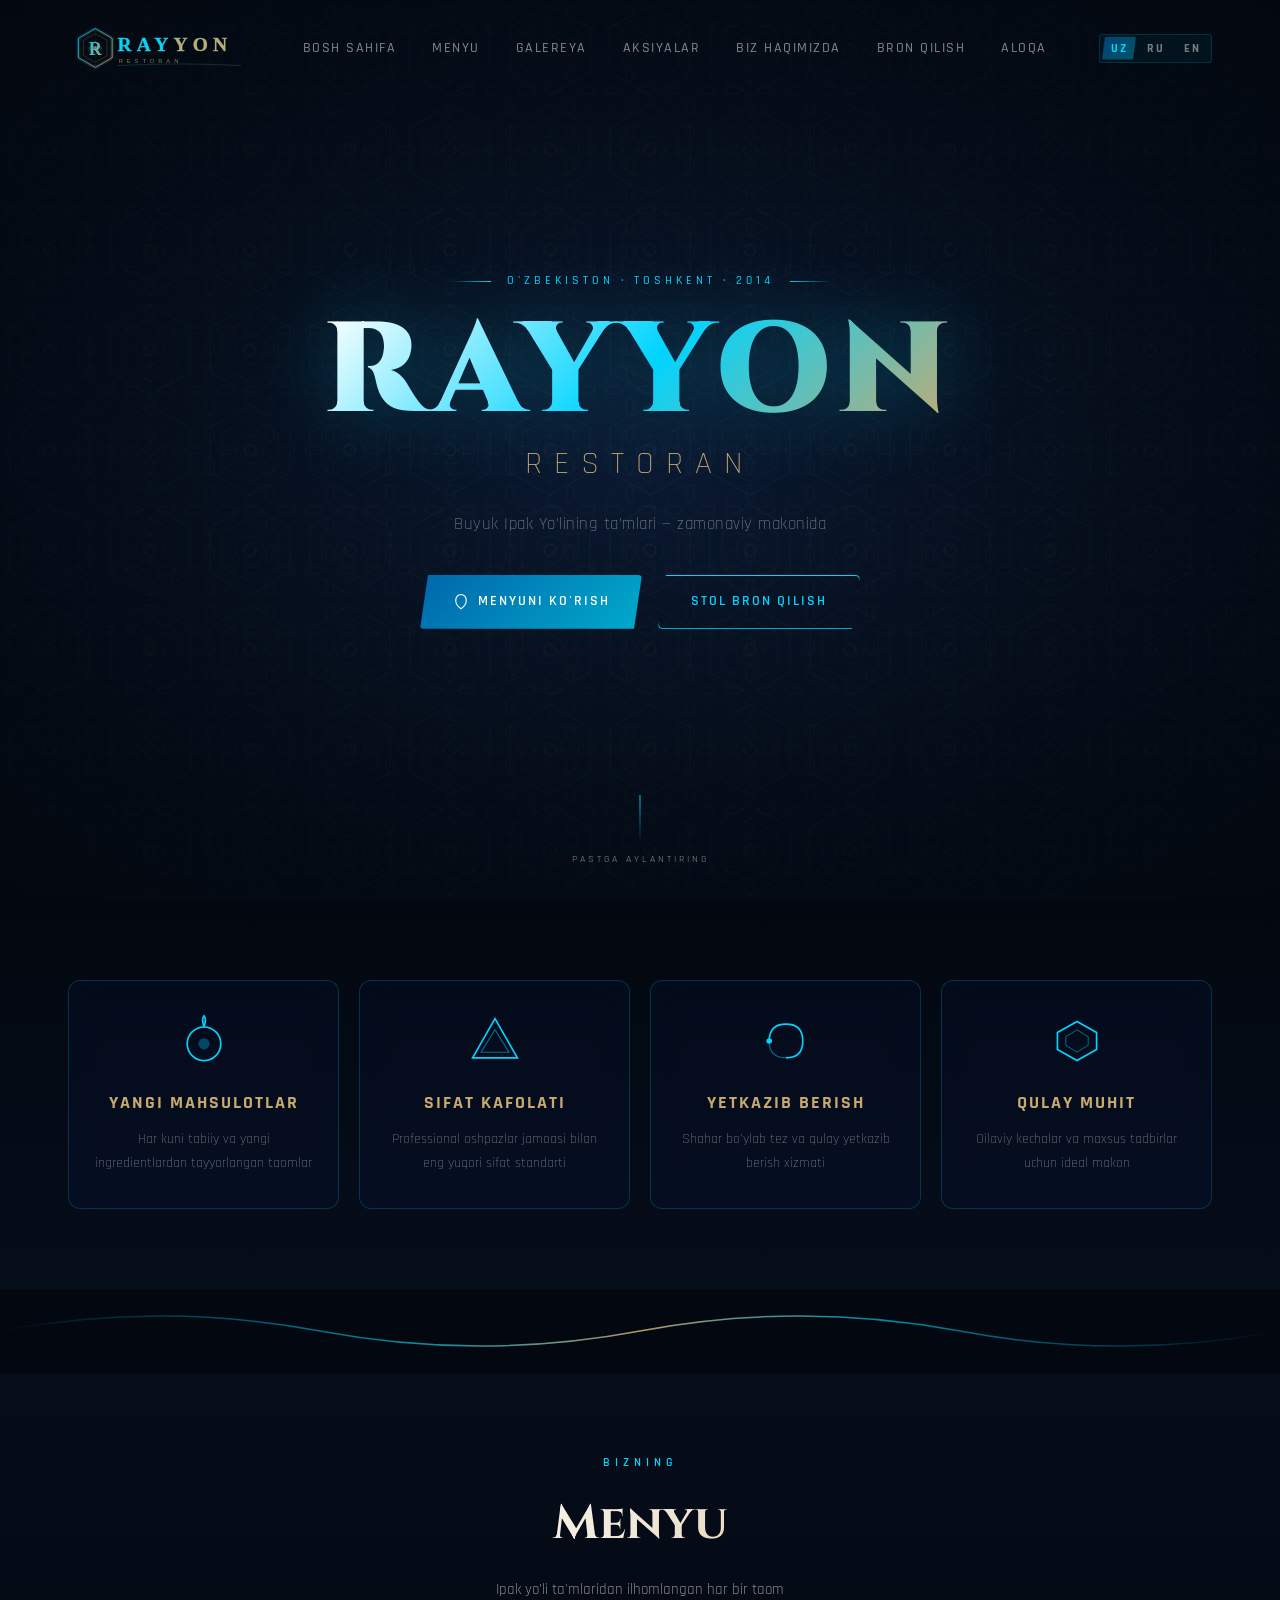
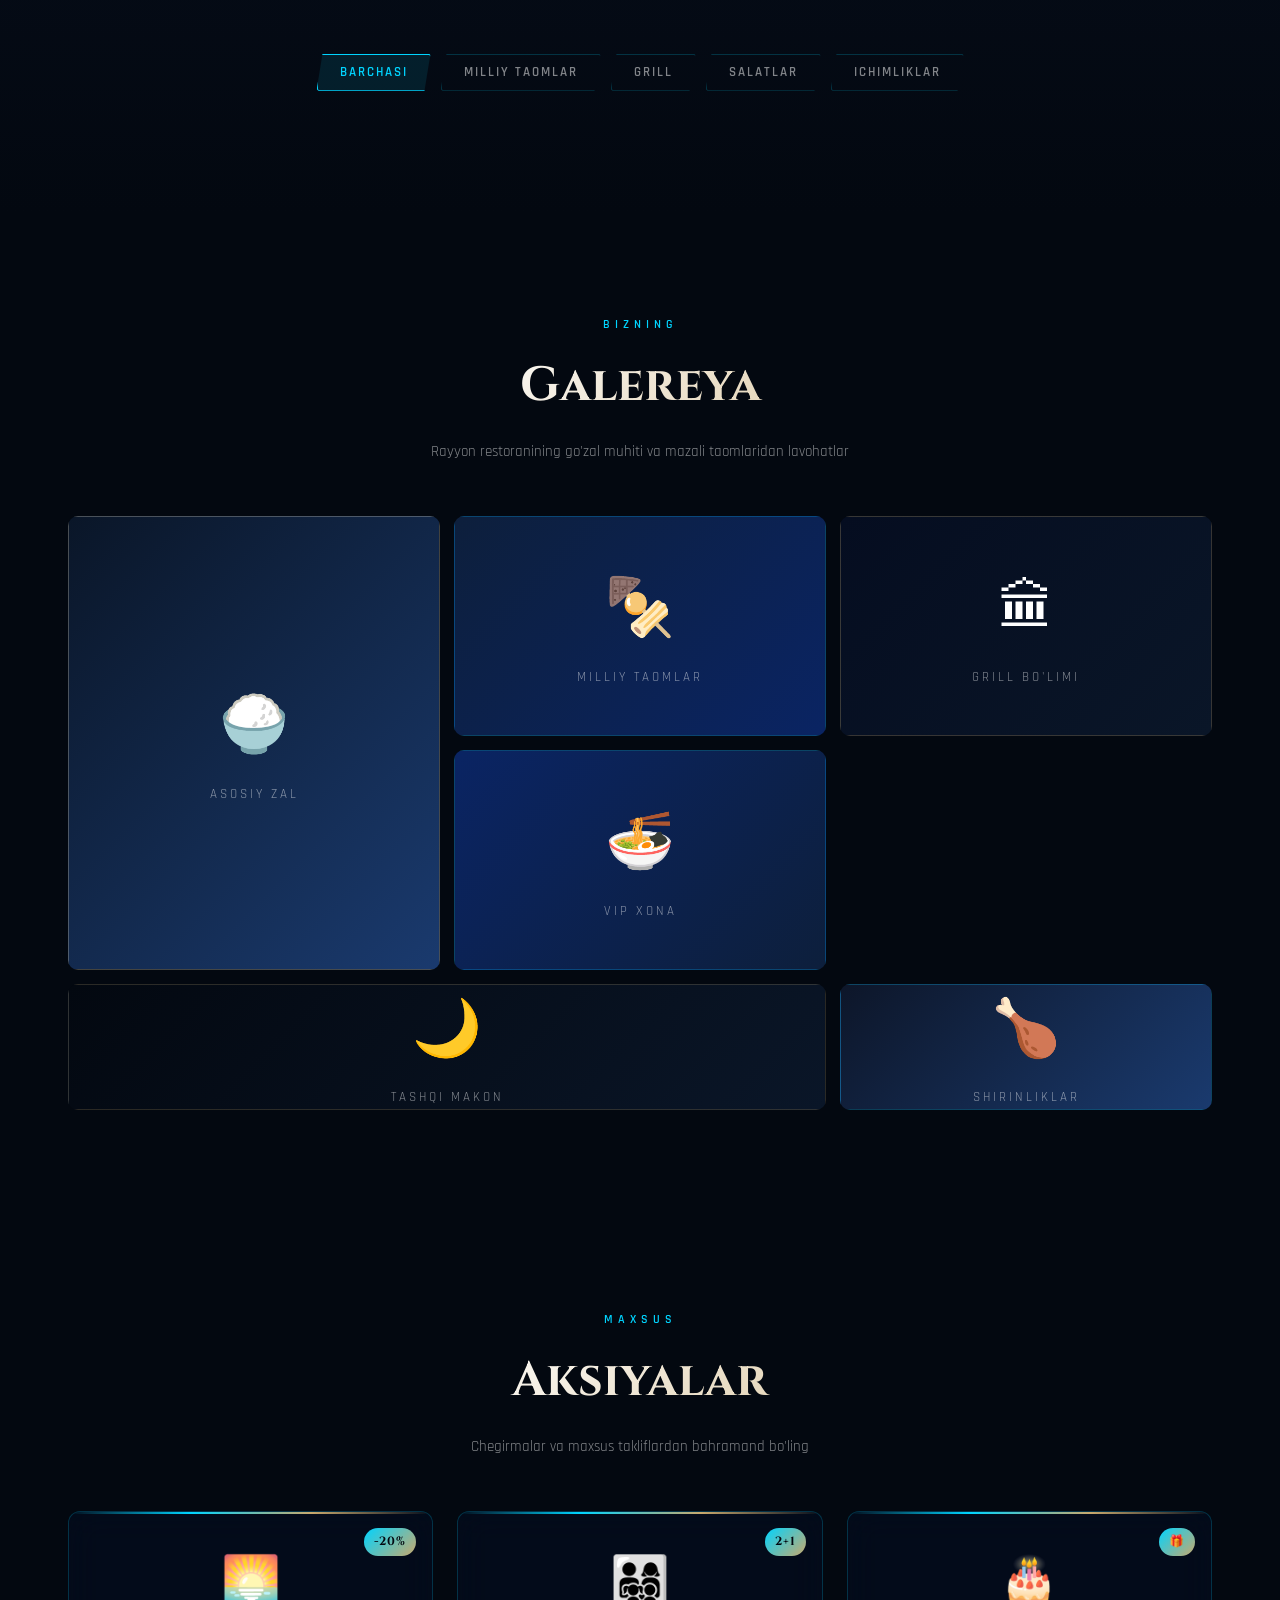
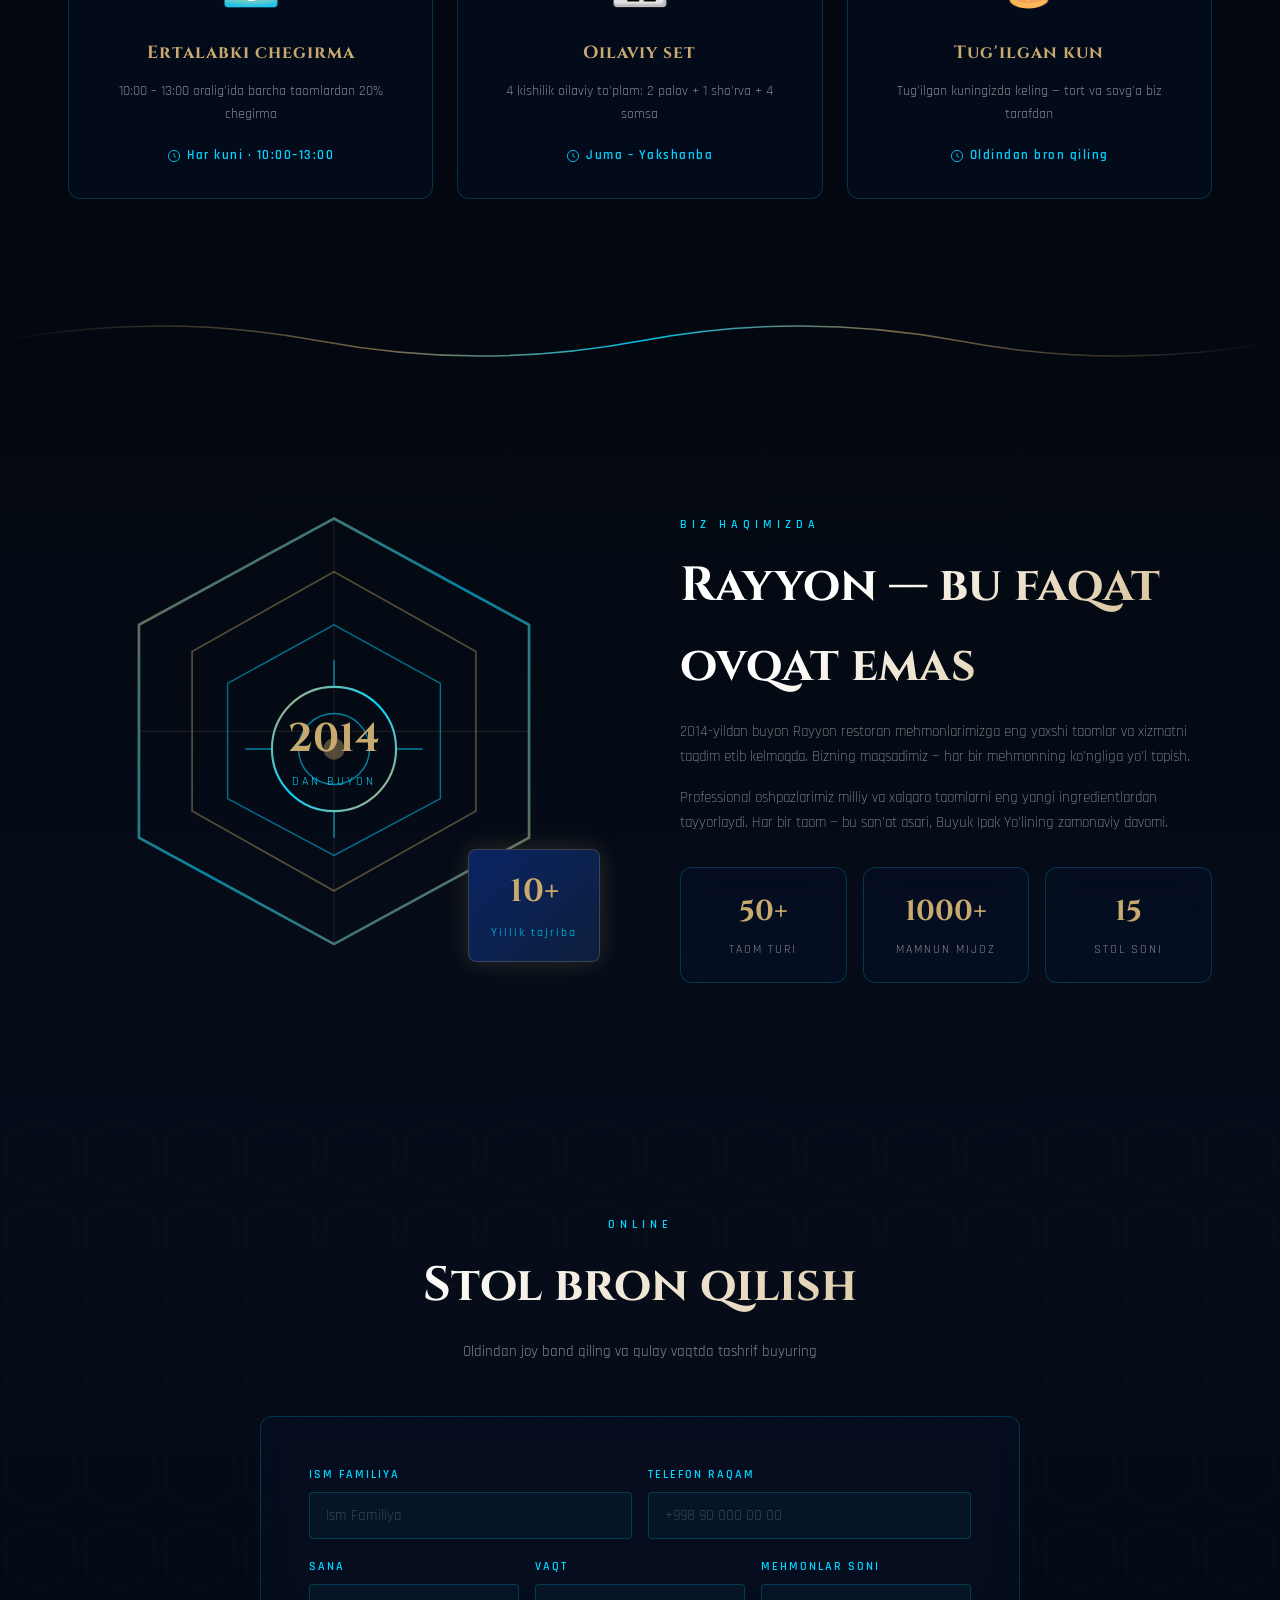
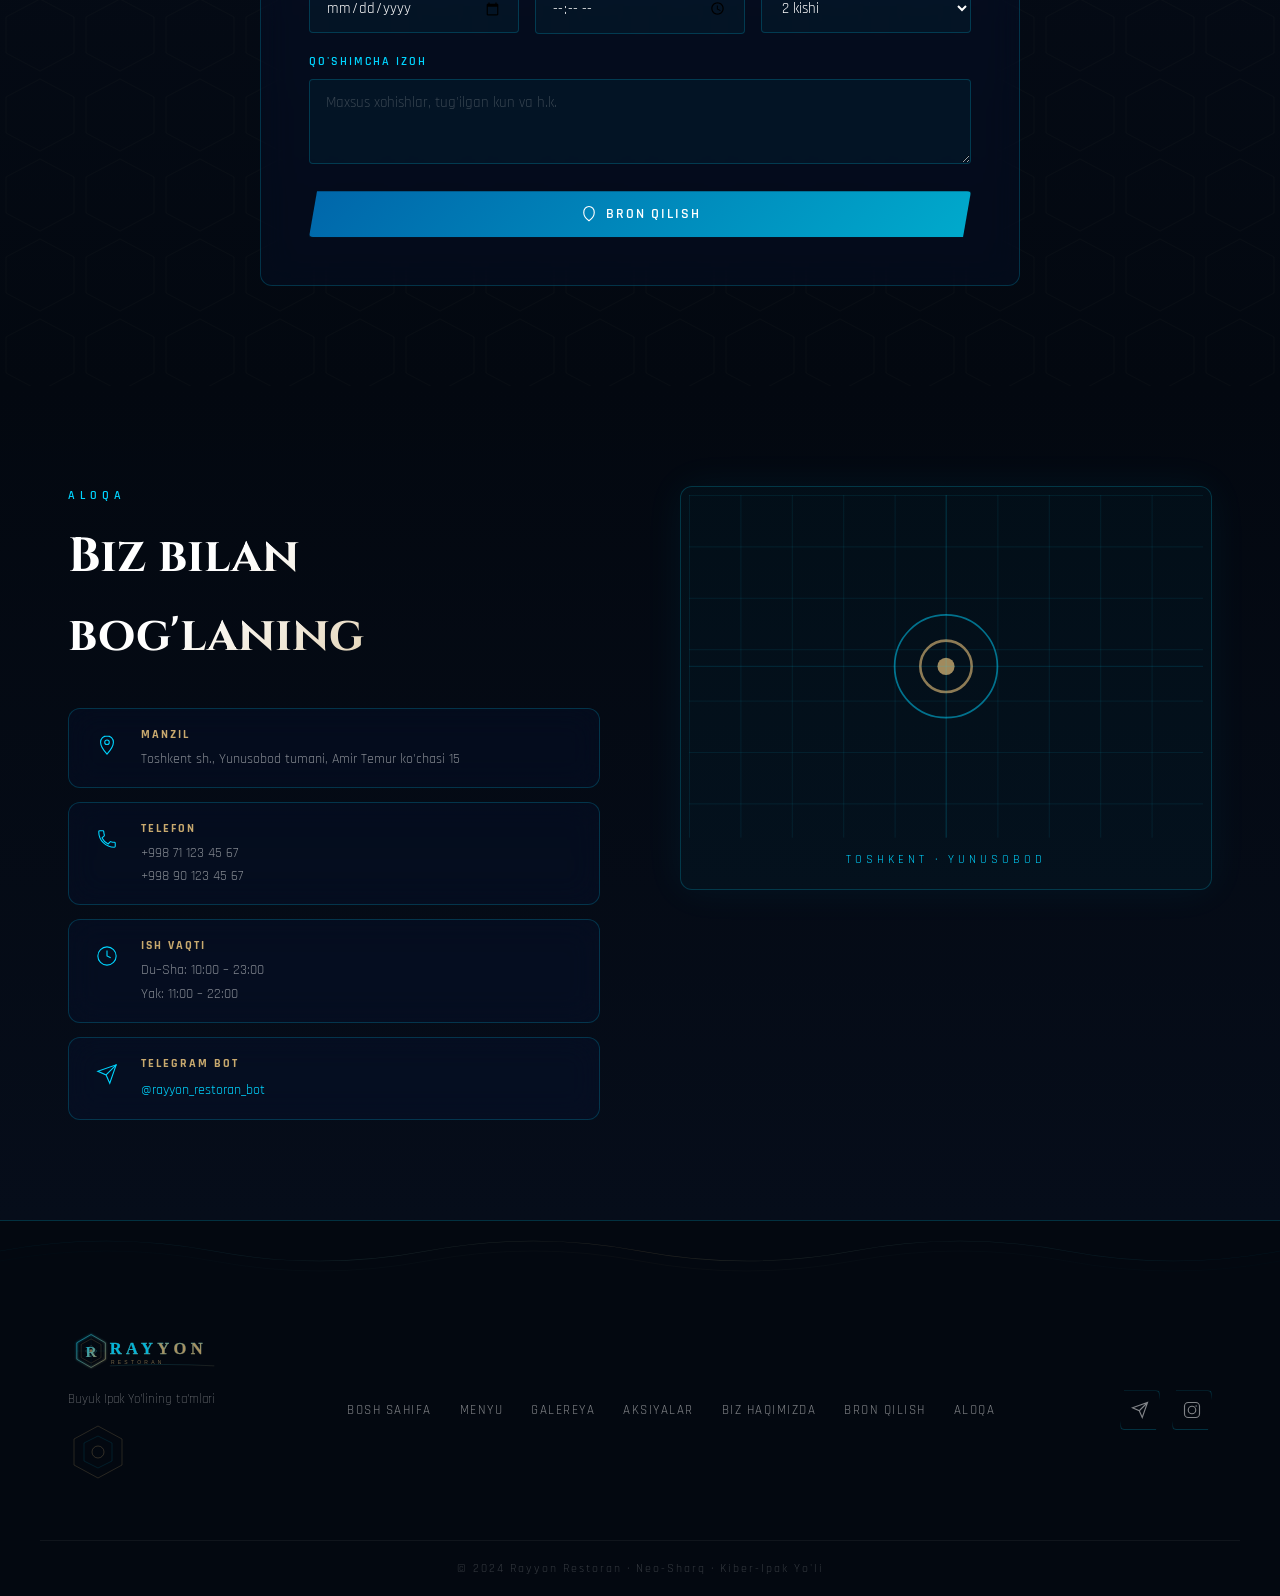
==== commit 1a2d0ff8: "Task 1: Footer SVG logo + gallery/promo nav links in footer" ====
--- a/index.html
+++ b/index.html
@@ -38,11 +38,13 @@
   <nav class="navbar" id="navbar">
     <div class="nav-container">
       <a href="#" class="logo">
-        <span class="logo-ray">RAY</span><span class="logo-yon">YON</span>
+        <img src="assets/logo.svg" alt="Rayyon Restoran" class="logo-img" />
       </a>
       <ul class="nav-links" id="navLinks">
         <li><a href="#home"        data-i18n="nav.home">Bosh sahifa</a></li>
         <li><a href="#menu"        data-i18n="nav.menu">Menyu</a></li>
+        <li><a href="#gallery"     data-i18n="nav.gallery">Galereya</a></li>
+        <li><a href="#promo"       data-i18n="nav.promo">Aksiyalar</a></li>
         <li><a href="#about"       data-i18n="nav.about">Biz haqimizda</a></li>
         <li><a href="#reservation" data-i18n="nav.reservation">Bron qilish</a></li>
         <li><a href="#contact"     data-i18n="nav.contact">Aloqa</a></li>
@@ -155,6 +157,119 @@
         <button class="tab-btn" data-category="drink"         data-i18n="menu.drink">Ichimliklar</button>
       </div>
       <div class="menu-grid" id="menuGrid"></div>
+    </div>
+  </section>
+
+  <!-- GALLERY -->
+  <section class="gallery-section" id="gallery">
+    <div class="container">
+      <div class="section-header reveal">
+        <p class="section-label" data-i18n="gallery.label">Foto</p>
+        <h2 class="section-title" data-i18n="gallery.title">Galereya</h2>
+        <p class="section-desc" data-i18n="gallery.desc">Rayyon atmosferasi va taomlarimizdan lavhalar</p>
+      </div>
+      <div class="gallery-grid">
+        <div class="gallery-item gallery-large reveal">
+          <div class="gallery-inner">
+            <div class="gallery-placeholder g1">
+              <span class="g-emoji">🍚</span>
+              <span class="g-label" data-i18n="gallery.g1">Milliy palov</span>
+            </div>
+            <div class="gallery-overlay">
+              <span data-i18n="gallery.g1">Milliy palov</span>
+            </div>
+          </div>
+        </div>
+        <div class="gallery-item reveal">
+          <div class="gallery-inner">
+            <div class="gallery-placeholder g2">
+              <span class="g-emoji">🍢</span>
+              <span class="g-label" data-i18n="gallery.g2">Kebab</span>
+            </div>
+            <div class="gallery-overlay"><span data-i18n="gallery.g2">Kebab</span></div>
+          </div>
+        </div>
+        <div class="gallery-item reveal">
+          <div class="gallery-inner">
+            <div class="gallery-placeholder g3">
+              <span class="g-emoji">🏛</span>
+              <span class="g-label" data-i18n="gallery.g3">Zal</span>
+            </div>
+            <div class="gallery-overlay"><span data-i18n="gallery.g3">Zal ko'rinishi</span></div>
+          </div>
+        </div>
+        <div class="gallery-item reveal">
+          <div class="gallery-inner">
+            <div class="gallery-placeholder g4">
+              <span class="g-emoji">🍜</span>
+              <span class="g-label" data-i18n="gallery.g4">Lag'mon</span>
+            </div>
+            <div class="gallery-overlay"><span data-i18n="gallery.g4">Lag'mon</span></div>
+          </div>
+        </div>
+        <div class="gallery-item gallery-wide reveal">
+          <div class="gallery-inner">
+            <div class="gallery-placeholder g5">
+              <span class="g-emoji">🌙</span>
+              <span class="g-label" data-i18n="gallery.g5">Kechki muhit</span>
+            </div>
+            <div class="gallery-overlay"><span data-i18n="gallery.g5">Kechki muhit</span></div>
+          </div>
+        </div>
+        <div class="gallery-item reveal">
+          <div class="gallery-inner">
+            <div class="gallery-placeholder g6">
+              <span class="g-emoji">🍗</span>
+              <span class="g-label" data-i18n="gallery.g6">Grill tovuq</span>
+            </div>
+            <div class="gallery-overlay"><span data-i18n="gallery.g6">Grill tovuq</span></div>
+          </div>
+        </div>
+      </div>
+    </div>
+  </section>
+
+  <!-- PROMOTIONS -->
+  <section class="promo-section" id="promo">
+    <div class="container">
+      <div class="section-header reveal">
+        <p class="section-label" data-i18n="promo.label">Maxsus</p>
+        <h2 class="section-title" data-i18n="promo.title">Aksiyalar</h2>
+        <p class="section-desc" data-i18n="promo.desc">Chegirmalar va maxsus takliflardan foydalaning</p>
+      </div>
+      <div class="promo-grid" id="promoGrid">
+        <!-- Default promolar -->
+        <div class="promo-card glass-card reveal">
+          <div class="promo-badge">-20%</div>
+          <div class="promo-icon">🌅</div>
+          <h3 data-i18n="promo.1.title">Ertalabki chegirma</h3>
+          <p data-i18n="promo.1.desc">Har kuni 10:00–12:00 orasida barcha taomlardan 20% chegirma</p>
+          <div class="promo-time">
+            <svg viewBox="0 0 20 20"><circle cx="10" cy="10" r="8" fill="none" stroke="currentColor" stroke-width="1.2"/><polyline points="10 6 10 10 13 12" fill="none" stroke="currentColor" stroke-width="1.2"/></svg>
+            <span data-i18n="promo.1.time">10:00 – 12:00</span>
+          </div>
+        </div>
+        <div class="promo-card glass-card reveal">
+          <div class="promo-badge">2+1</div>
+          <div class="promo-icon">👨‍👩‍👧‍👦</div>
+          <h3 data-i18n="promo.2.title">Oilaviy set</h3>
+          <p data-i18n="promo.2.desc">4 kishilik buyurtmada bitta taom bepul. Oilaviy kechalar uchun ideal</p>
+          <div class="promo-time">
+            <svg viewBox="0 0 20 20"><circle cx="10" cy="10" r="8" fill="none" stroke="currentColor" stroke-width="1.2"/><polyline points="10 6 10 10 13 12" fill="none" stroke="currentColor" stroke-width="1.2"/></svg>
+            <span data-i18n="promo.2.time">Har kuni</span>
+          </div>
+        </div>
+        <div class="promo-card glass-card reveal">
+          <div class="promo-badge">🎁</div>
+          <div class="promo-icon">🎂</div>
+          <h3 data-i18n="promo.3.title">Tug'ilgan kun</h3>
+          <p data-i18n="promo.3.desc">Tug'ilgan kuningizda dessert sovg'a va 15% chegirma. Oldindan xabar bering</p>
+          <div class="promo-time">
+            <svg viewBox="0 0 20 20"><circle cx="10" cy="10" r="8" fill="none" stroke="currentColor" stroke-width="1.2"/><polyline points="10 6 10 10 13 12" fill="none" stroke="currentColor" stroke-width="1.2"/></svg>
+            <span data-i18n="promo.3.time">Maxsus kun</span>
+          </div>
+        </div>
+      </div>
     </div>
   </section>
 
@@ -370,7 +485,7 @@
     </div>
     <div class="container footer-inner">
       <div class="footer-brand">
-        <span class="logo"><span class="logo-ray">RAY</span><span class="logo-yon">YON</span></span>
+        <img src="assets/logo.svg" alt="Rayyon" style="height:44px;opacity:0.85;" />
         <p data-i18n="footer.brand">Buyuk Ipak Yo'lining ta'mlari</p>
         <div class="footer-girih">
           <svg viewBox="0 0 60 60" width="60">
@@ -383,6 +498,8 @@
       <div class="footer-links">
         <a href="#home"        data-i18n="nav.home">Bosh sahifa</a>
         <a href="#menu"        data-i18n="nav.menu">Menyu</a>
+        <a href="#gallery"     data-i18n="nav.gallery">Galereya</a>
+        <a href="#promo"       data-i18n="nav.promo">Aksiyalar</a>
         <a href="#about"       data-i18n="nav.about">Biz haqimizda</a>
         <a href="#reservation" data-i18n="nav.reservation">Bron</a>
         <a href="#contact"     data-i18n="nav.contact">Aloqa</a>
--- a/css/style.css
+++ b/css/style.css
@@ -77,11 +77,9 @@
   max-width: 1200px; margin: 0 auto; padding: 0 28px;
   display: flex; align-items: center; justify-content: space-between;
 }
-.logo {
-  font-family: 'Cinzel', serif;
-  font-size: 1.7rem; font-weight: 700;
-  text-decoration: none; letter-spacing: 4px;
-}
+.logo { text-decoration: none; display: flex; align-items: center; }
+.logo-img { height: 52px; width: auto; transition: filter var(--transition); }
+.logo-img:hover { filter: drop-shadow(0 0 12px rgba(0,212,255,0.6)); }
 .logo-ray { color: var(--cyan); }
 .logo-yon { color: var(--gold); }
 
@@ -627,4 +625,93 @@
   .reservation-form { padding: 24px 20px; }
   .footer-inner { flex-direction: column; align-items: flex-start; }
   .about-stats { gap: 10px; }
-}
+  .gallery-grid { grid-template-columns: 1fr 1fr; }
+  .gallery-large, .gallery-wide { grid-column: span 1; grid-row: span 1; }
+  .promo-grid { grid-template-columns: 1fr; }
+}
+
+/* ===== GALLERY ===== */
+.gallery-section { padding: 100px 0; position: relative; z-index: 1; }
+.gallery-grid {
+  display: grid;
+  grid-template-columns: repeat(3, 1fr);
+  grid-template-rows: 220px 220px;
+  gap: 14px; margin-top: 48px;
+}
+.gallery-large { grid-column: span 1; grid-row: span 2; }
+.gallery-wide  { grid-column: span 2; }
+.gallery-item  { border-radius: 10px; overflow: hidden; cursor: pointer; }
+.gallery-inner { position: relative; width: 100%; height: 100%; }
+.gallery-placeholder {
+  width: 100%; height: 100%;
+  display: flex; flex-direction: column;
+  align-items: center; justify-content: center; gap: 10px;
+  transition: transform 0.4s ease;
+}
+.gallery-item:hover .gallery-placeholder { transform: scale(1.06); }
+.g1 { background: linear-gradient(135deg,#0a1628,#1a3a6e); border: 1px solid rgba(200,169,110,0.3); }
+.g2 { background: linear-gradient(135deg,#0d1f3c,#0a2463); border: 1px solid rgba(0,212,255,0.2); }
+.g3 { background: linear-gradient(135deg,#050d20,#0a1628); border: 1px solid rgba(200,169,110,0.25); }
+.g4 { background: linear-gradient(135deg,#0a2463,#0d1f3c); border: 1px solid rgba(0,212,255,0.2); }
+.g5 { background: linear-gradient(135deg,#030810,#0a1628); border: 1px solid rgba(200,169,110,0.2); }
+.g6 { background: linear-gradient(135deg,#0d1629,#1a3a6e); border: 1px solid rgba(0,212,255,0.2); }
+.g-emoji { font-size: 3.5rem; }
+.g-label {
+  font-family: 'Rajdhani', sans-serif; font-size: 0.8rem;
+  letter-spacing: 3px; text-transform: uppercase;
+  color: rgba(255,255,255,0.5);
+}
+.gallery-overlay {
+  position: absolute; inset: 0;
+  background: linear-gradient(to top, rgba(0,212,255,0.15), transparent);
+  display: flex; align-items: flex-end; padding: 16px;
+  opacity: 0; transition: opacity 0.3s;
+  font-family: 'Cinzel', serif; font-size: 0.9rem;
+  color: var(--gold); letter-spacing: 2px;
+}
+.gallery-item:hover .gallery-overlay { opacity: 1; }
+
+/* ===== PROMOTIONS ===== */
+.promo-section { padding: 100px 0; position: relative; z-index: 1; }
+.promo-grid {
+  display: grid;
+  grid-template-columns: repeat(3, 1fr);
+  gap: 24px; margin-top: 48px;
+}
+.promo-card {
+  padding: 32px 28px; position: relative; overflow: hidden;
+  text-align: center;
+  transition: transform 0.3s, box-shadow 0.3s;
+}
+.promo-card:hover {
+  transform: translateY(-6px);
+  box-shadow: 0 20px 40px rgba(0,212,255,0.1);
+}
+.promo-card::before {
+  content: '';
+  position: absolute; top: 0; left: 0; right: 0; height: 2px;
+  background: linear-gradient(90deg, transparent, var(--cyan), var(--gold), transparent);
+}
+.promo-badge {
+  position: absolute; top: 16px; right: 16px;
+  background: linear-gradient(135deg, var(--cyan), var(--gold));
+  color: var(--black); font-family: 'Cinzel', serif;
+  font-size: 0.75rem; font-weight: 700;
+  padding: 4px 10px; border-radius: 20px;
+  letter-spacing: 1px;
+}
+.promo-icon { font-size: 3rem; margin-bottom: 16px; }
+.promo-card h3 {
+  font-family: 'Cinzel', serif; font-size: 1.1rem;
+  color: var(--gold); margin-bottom: 12px; letter-spacing: 1px;
+}
+.promo-card p {
+  color: var(--muted); font-size: 0.88rem; line-height: 1.6;
+  margin-bottom: 20px;
+}
+.promo-time {
+  display: flex; align-items: center; justify-content: center; gap: 6px;
+  color: var(--cyan); font-size: 0.8rem; letter-spacing: 1.5px;
+  font-family: 'Rajdhani', sans-serif; font-weight: 600;
+}
+.promo-time svg { width: 14px; height: 14px; }
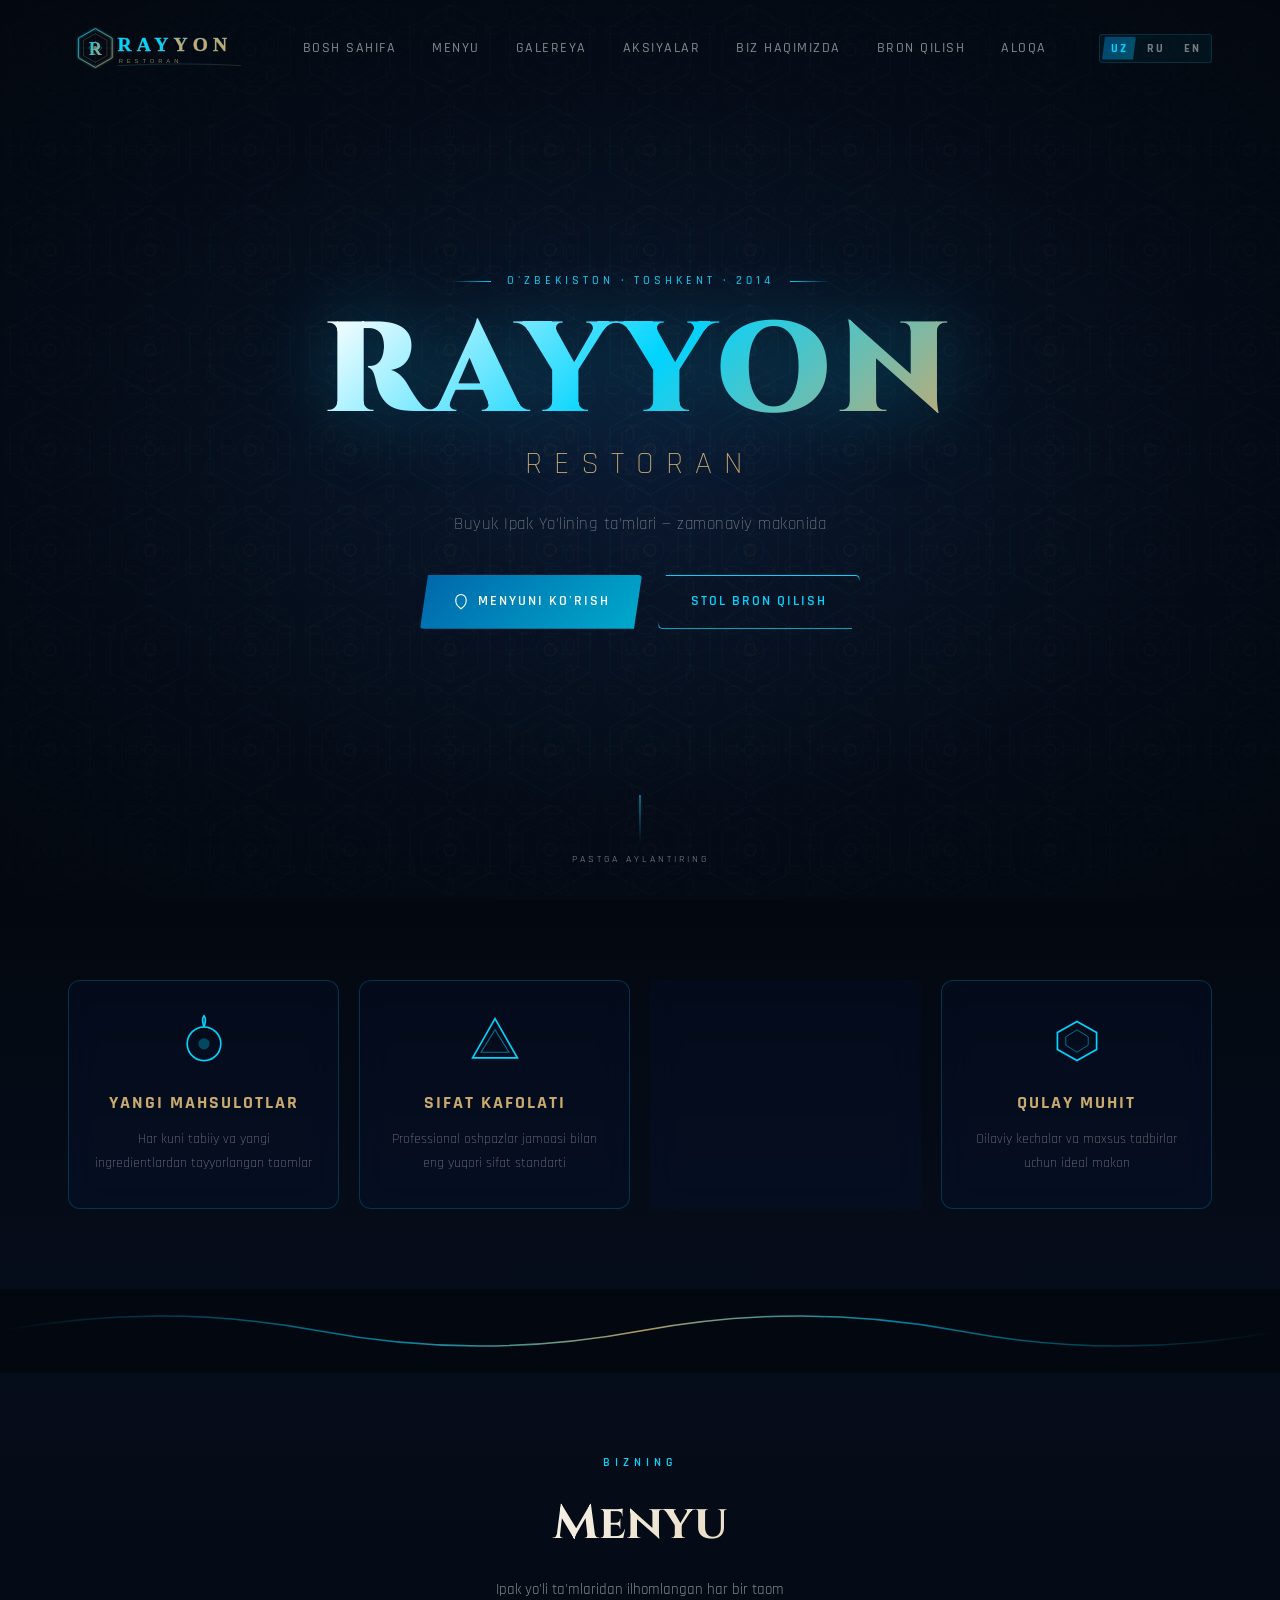
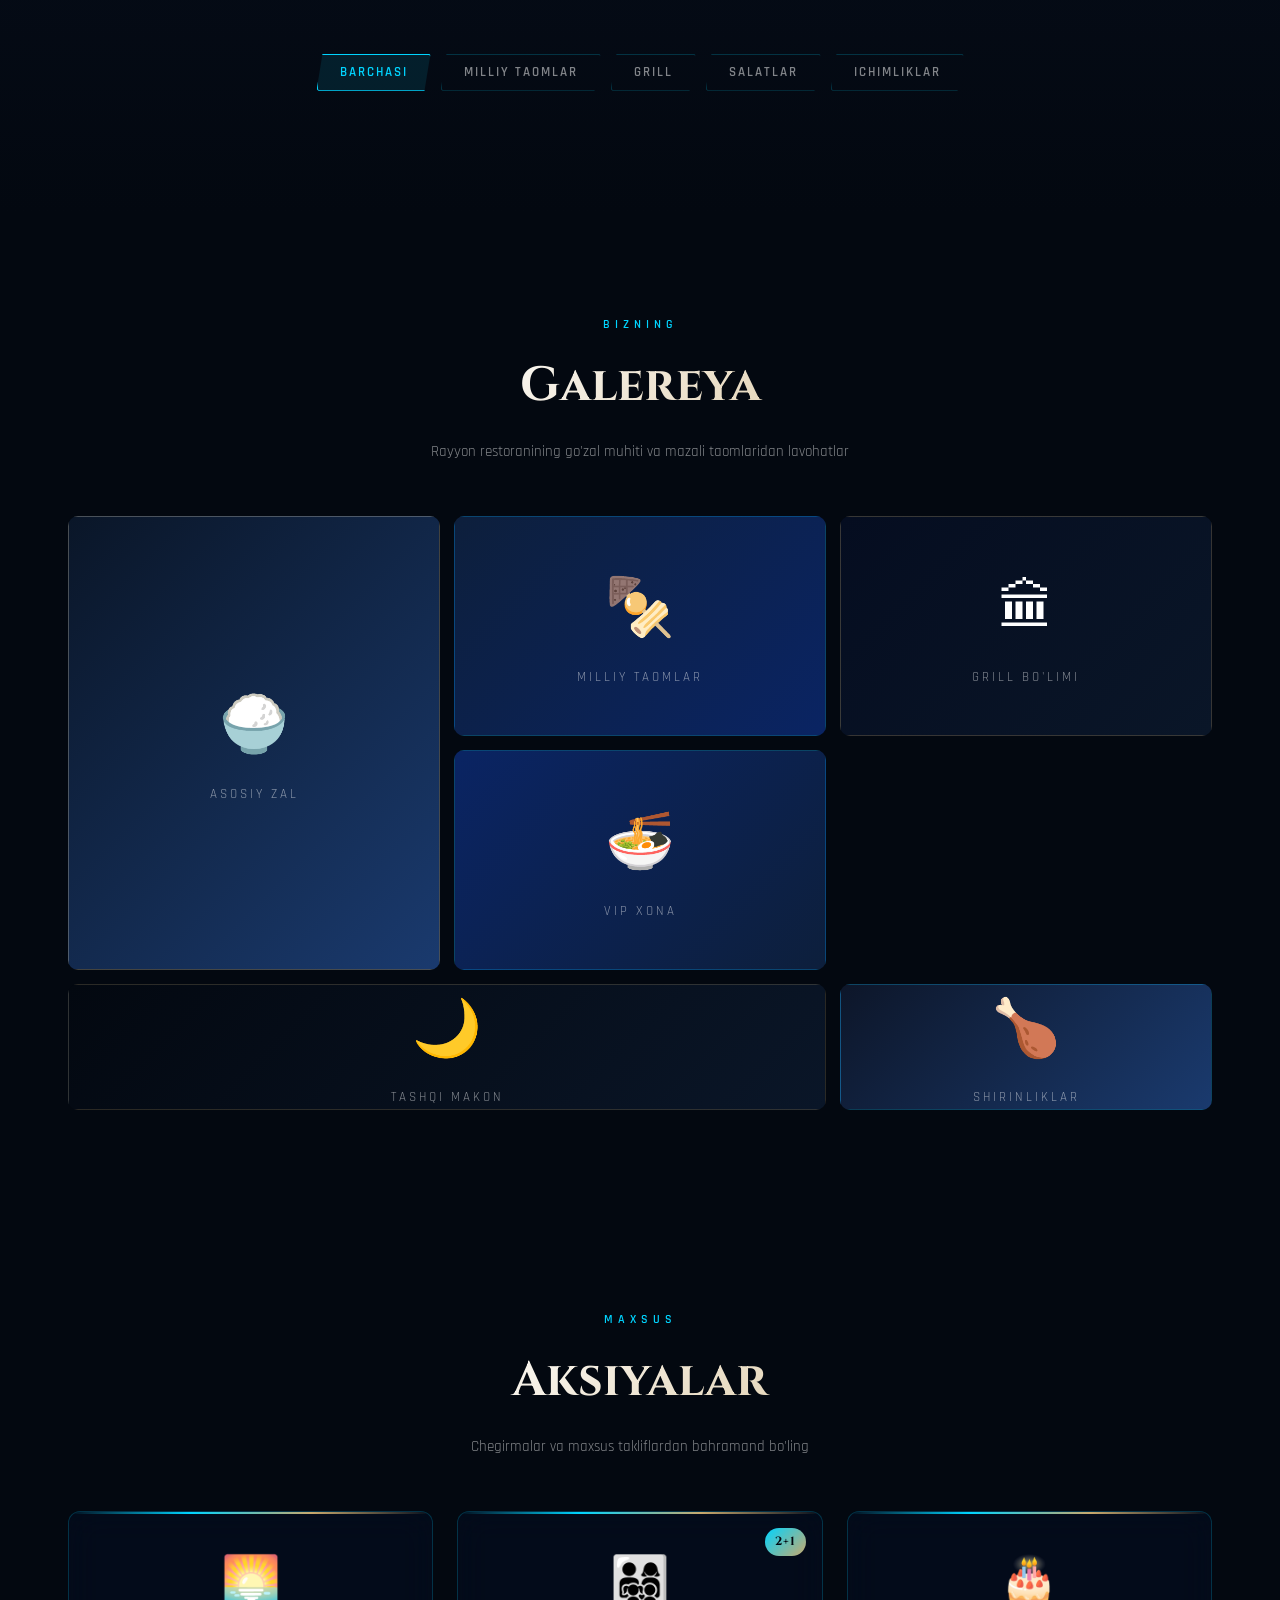
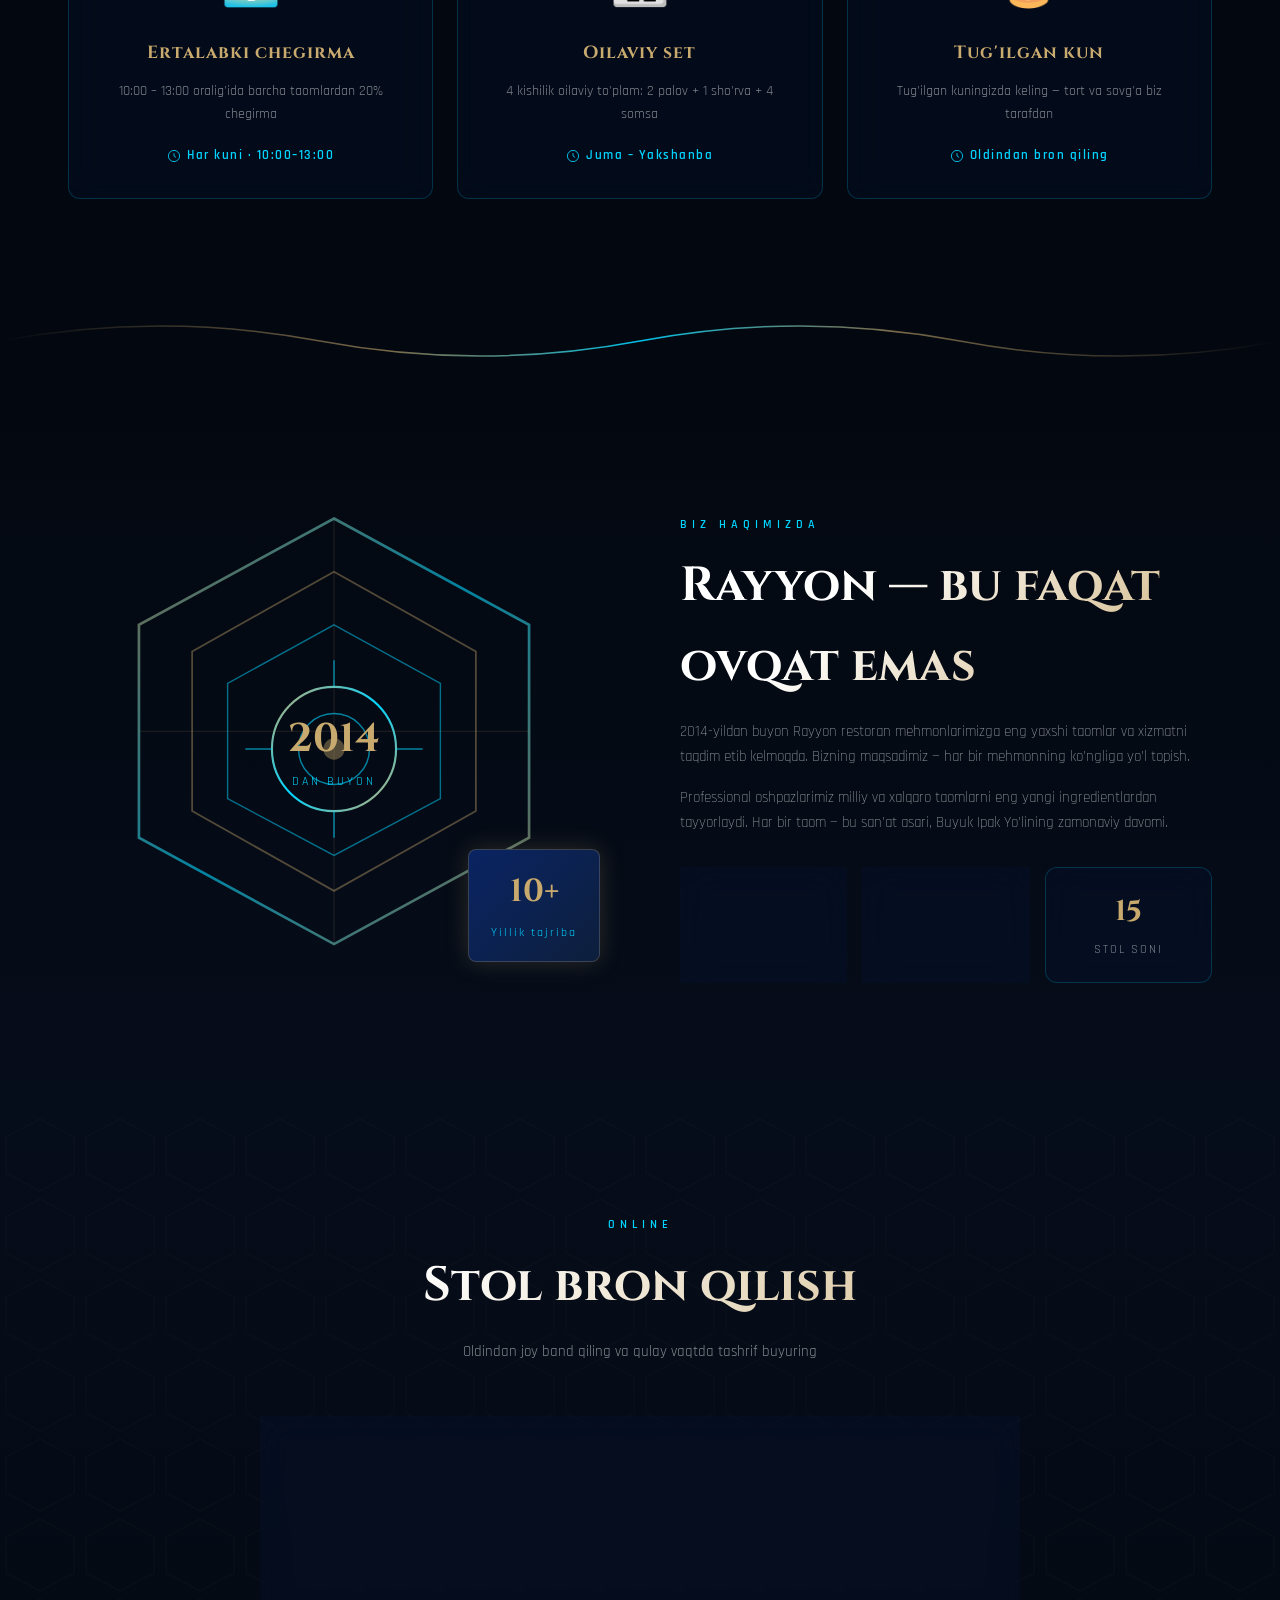
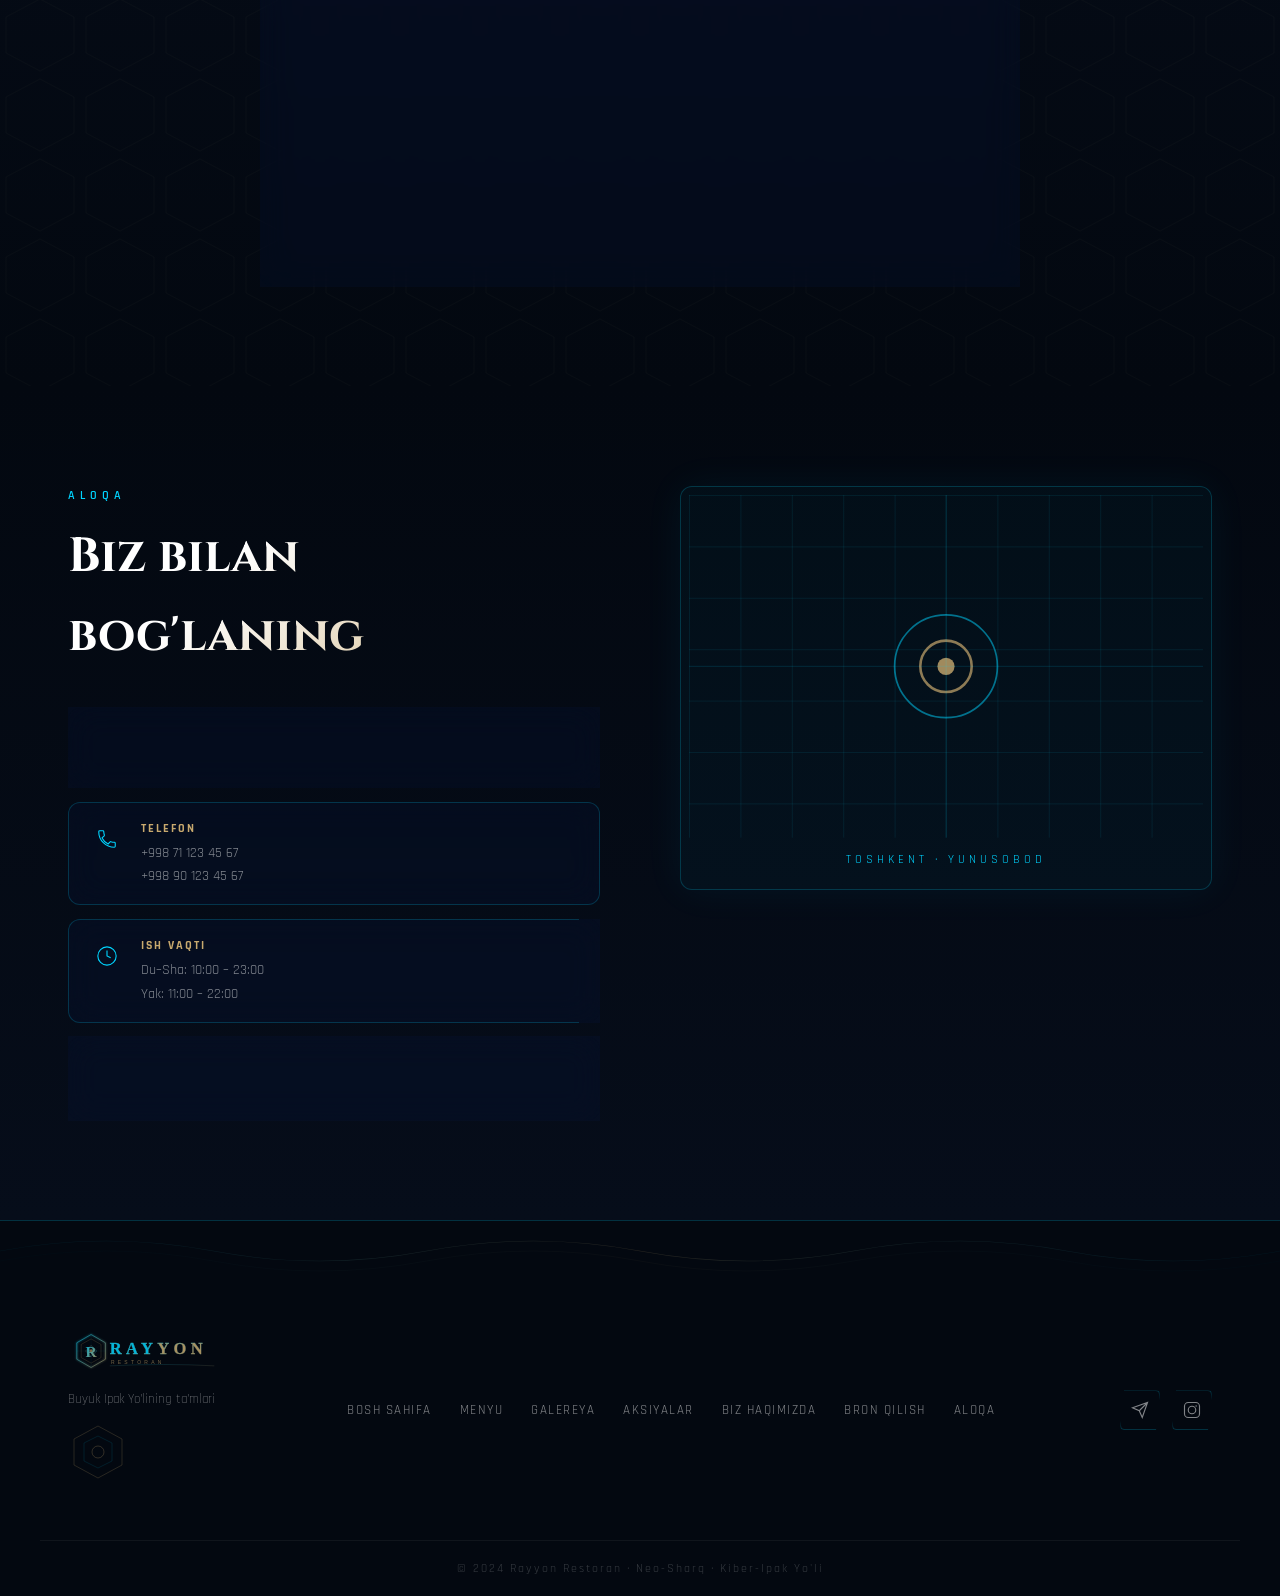
==== commit 71ee330b: "feat: RBAC, unified PIN login, payroll, CSV export, PWA manifest - 7 role RBAC (direktor, buxgalter," ====
--- a/index.html
+++ b/index.html
@@ -4,6 +4,8 @@
   <meta charset="UTF-8" />
   <meta name="viewport" content="width=device-width, initial-scale=1.0" />
   <title>Rayyon — Neo-Sharq Restoran</title>
+  <link rel="manifest" href="/manifest.json" />
+  <meta name="theme-color" content="#d4af37" />
   <link rel="stylesheet" href="css/style.css" />
   <link rel="preconnect" href="https://fonts.googleapis.com" />
   <link href="https://fonts.googleapis.com/css2?family=Cinzel:wght@400;600;700;900&family=Rajdhani:wght@300;400;500;600;700&family=Inter:wght@300;400;500&display=swap" rel="stylesheet" />
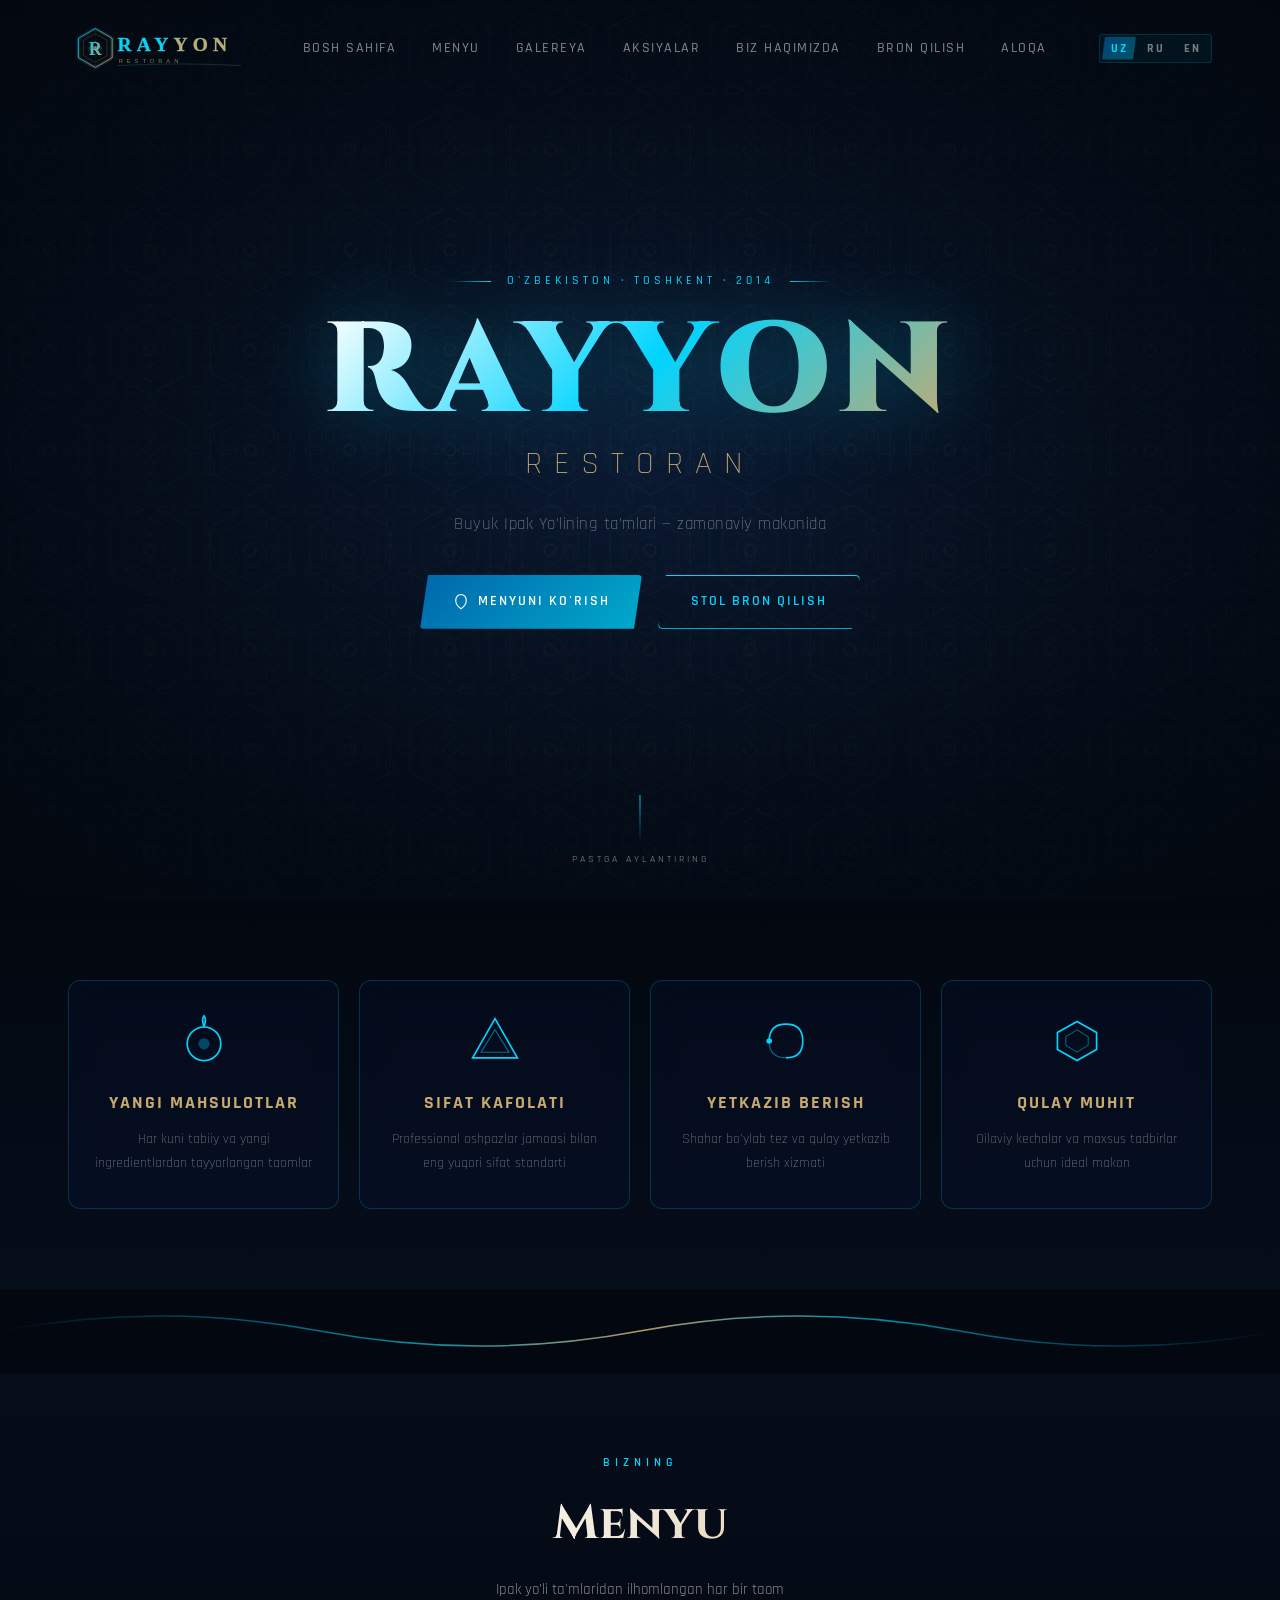
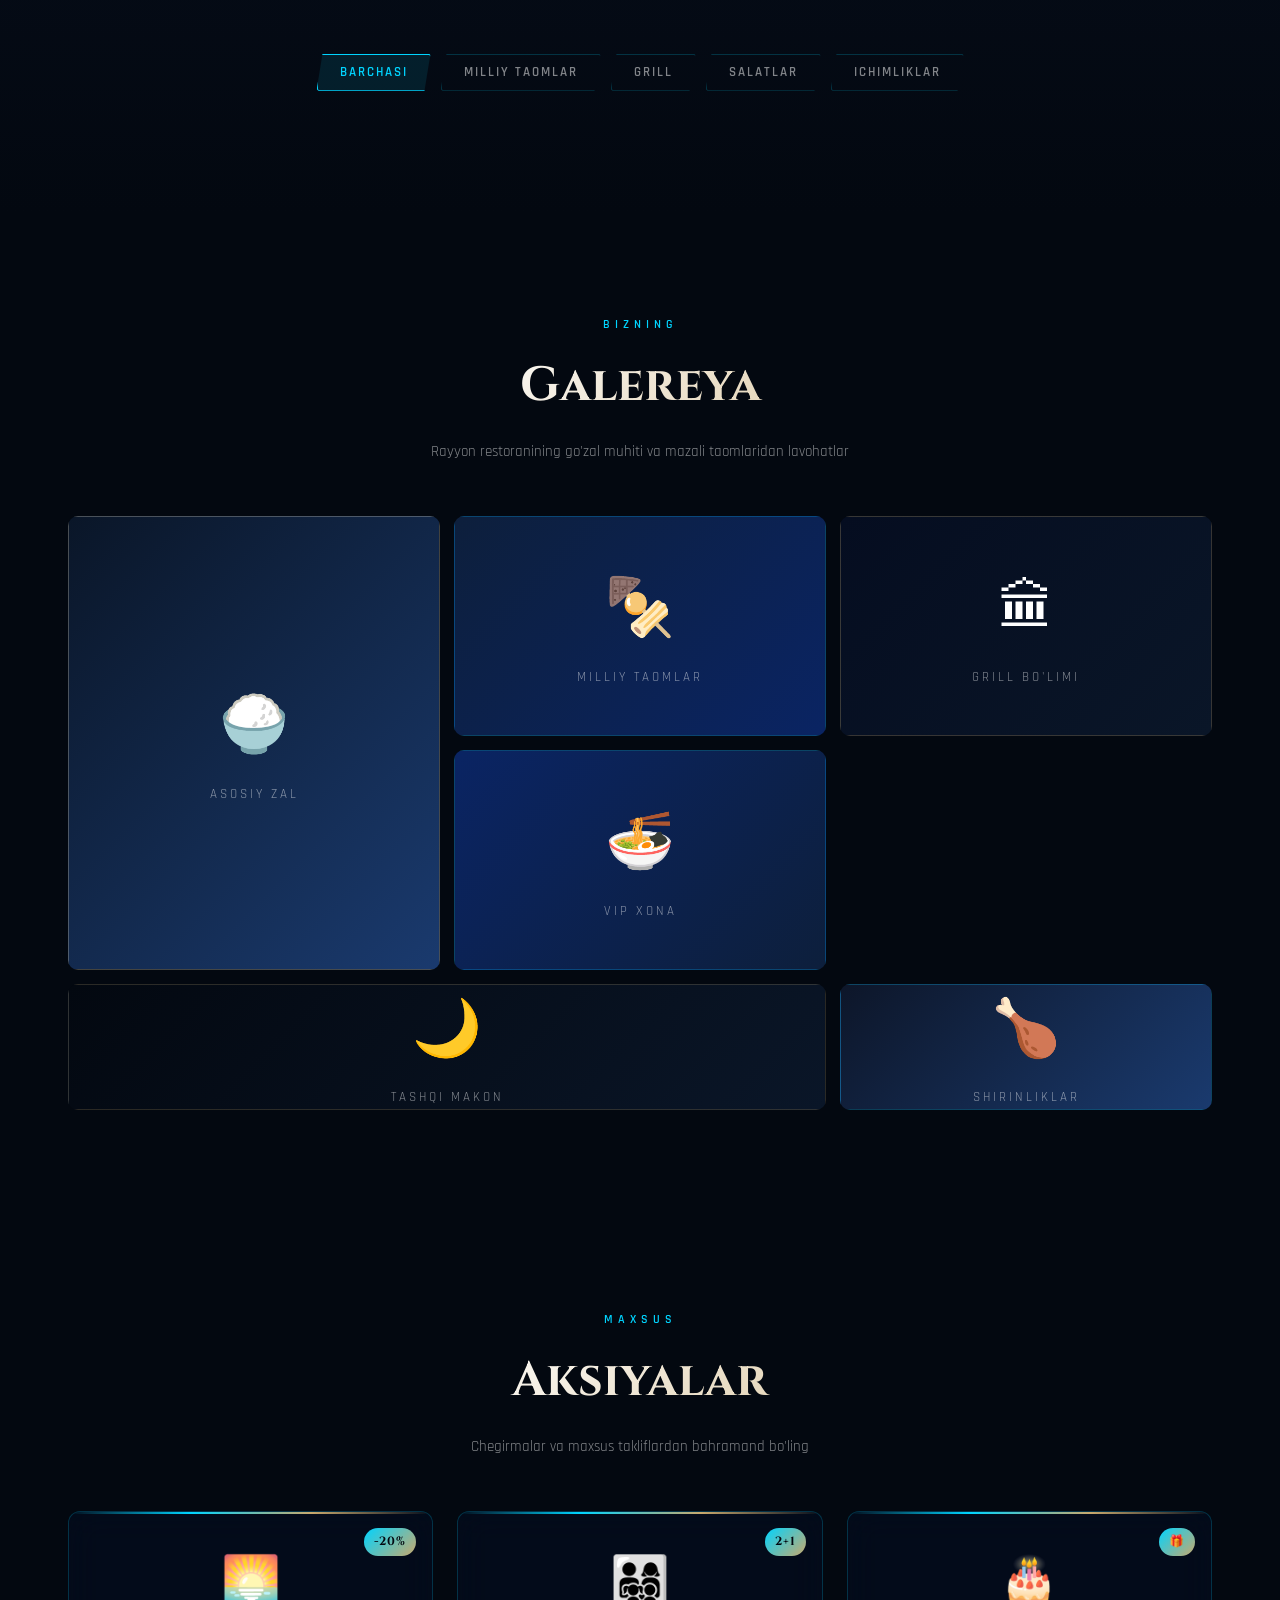
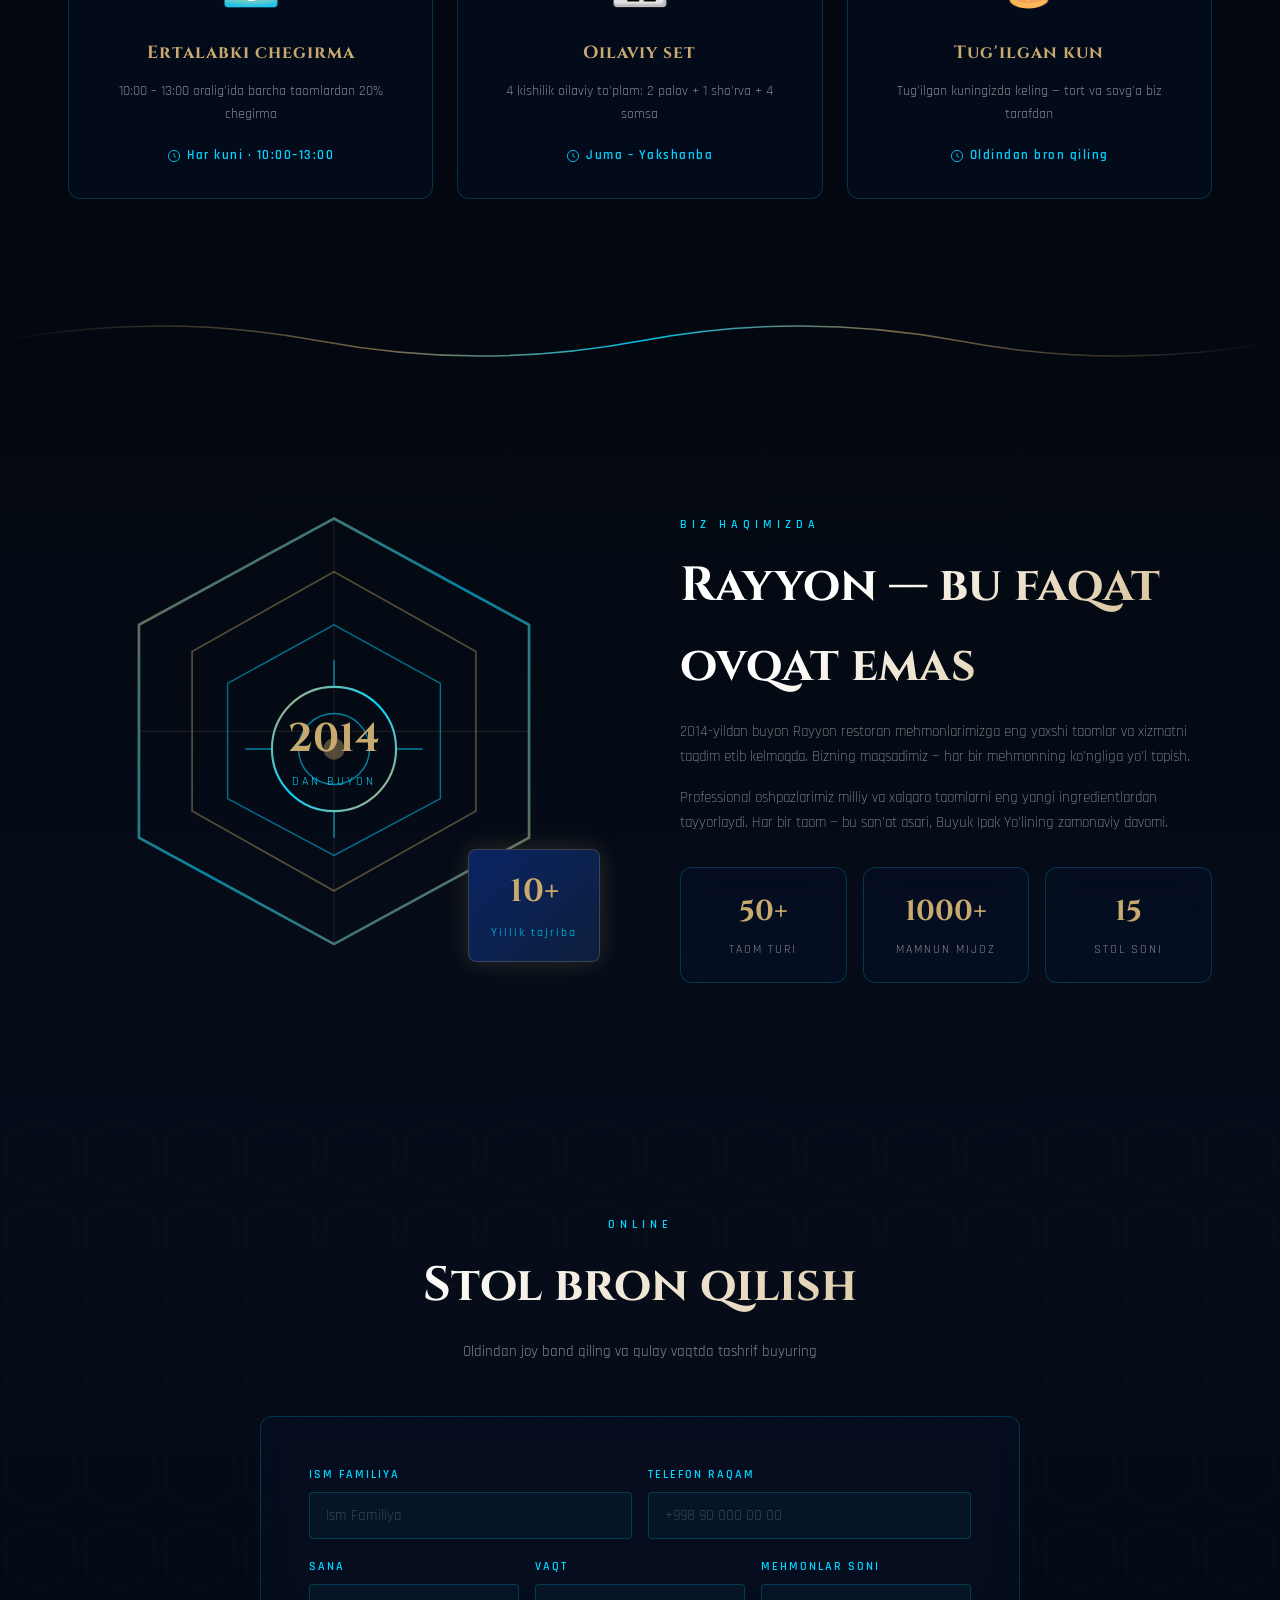
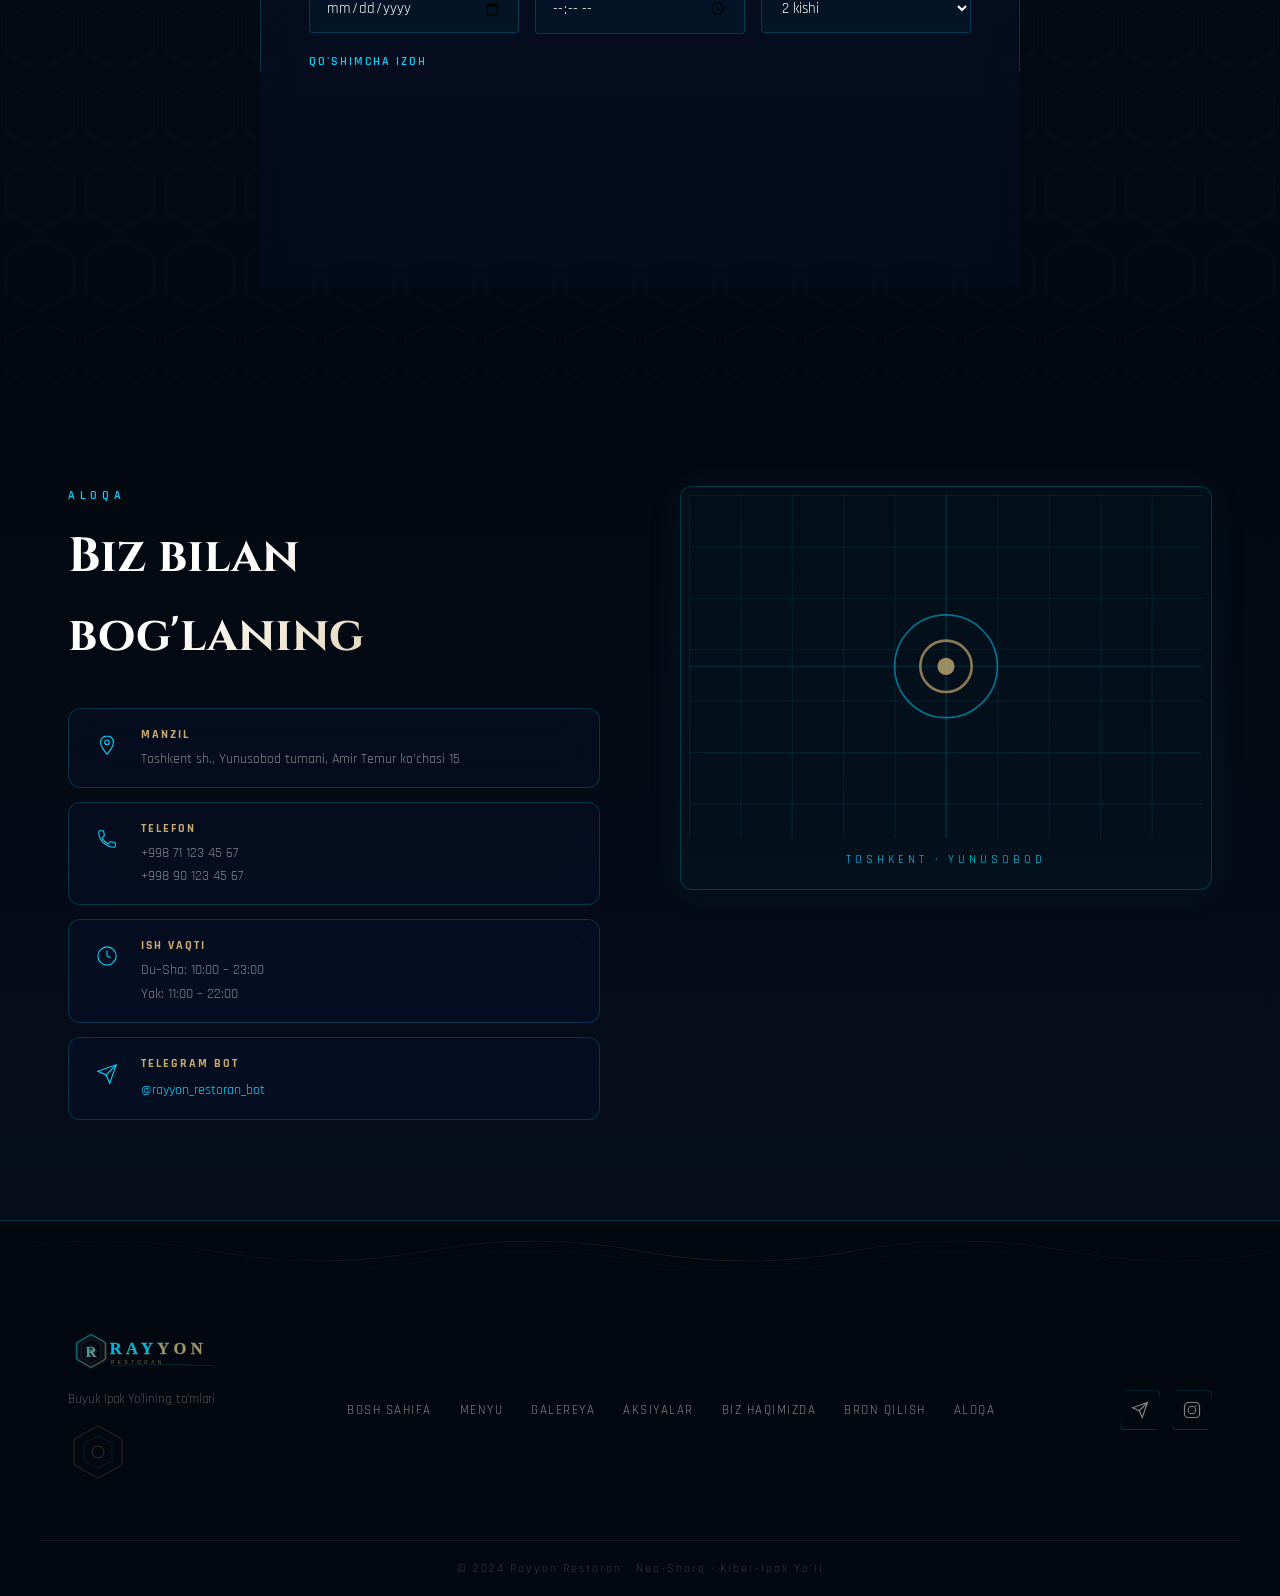
==== commit 0006a62c: "feat: loyalty ball tizimi, PWA offline, xavfsizlik kuchaytirildi - HTTPS redirect + HSTS header (pro" ====
--- a/index.html
+++ b/index.html
@@ -554,5 +554,6 @@
 
   <script src="js/i18n.js"></script>
   <script src="js/main.js"></script>
+  <script>if('serviceWorker'in navigator)navigator.serviceWorker.register('/sw.js').catch(()=>{});</script>
 </body>
 </html>
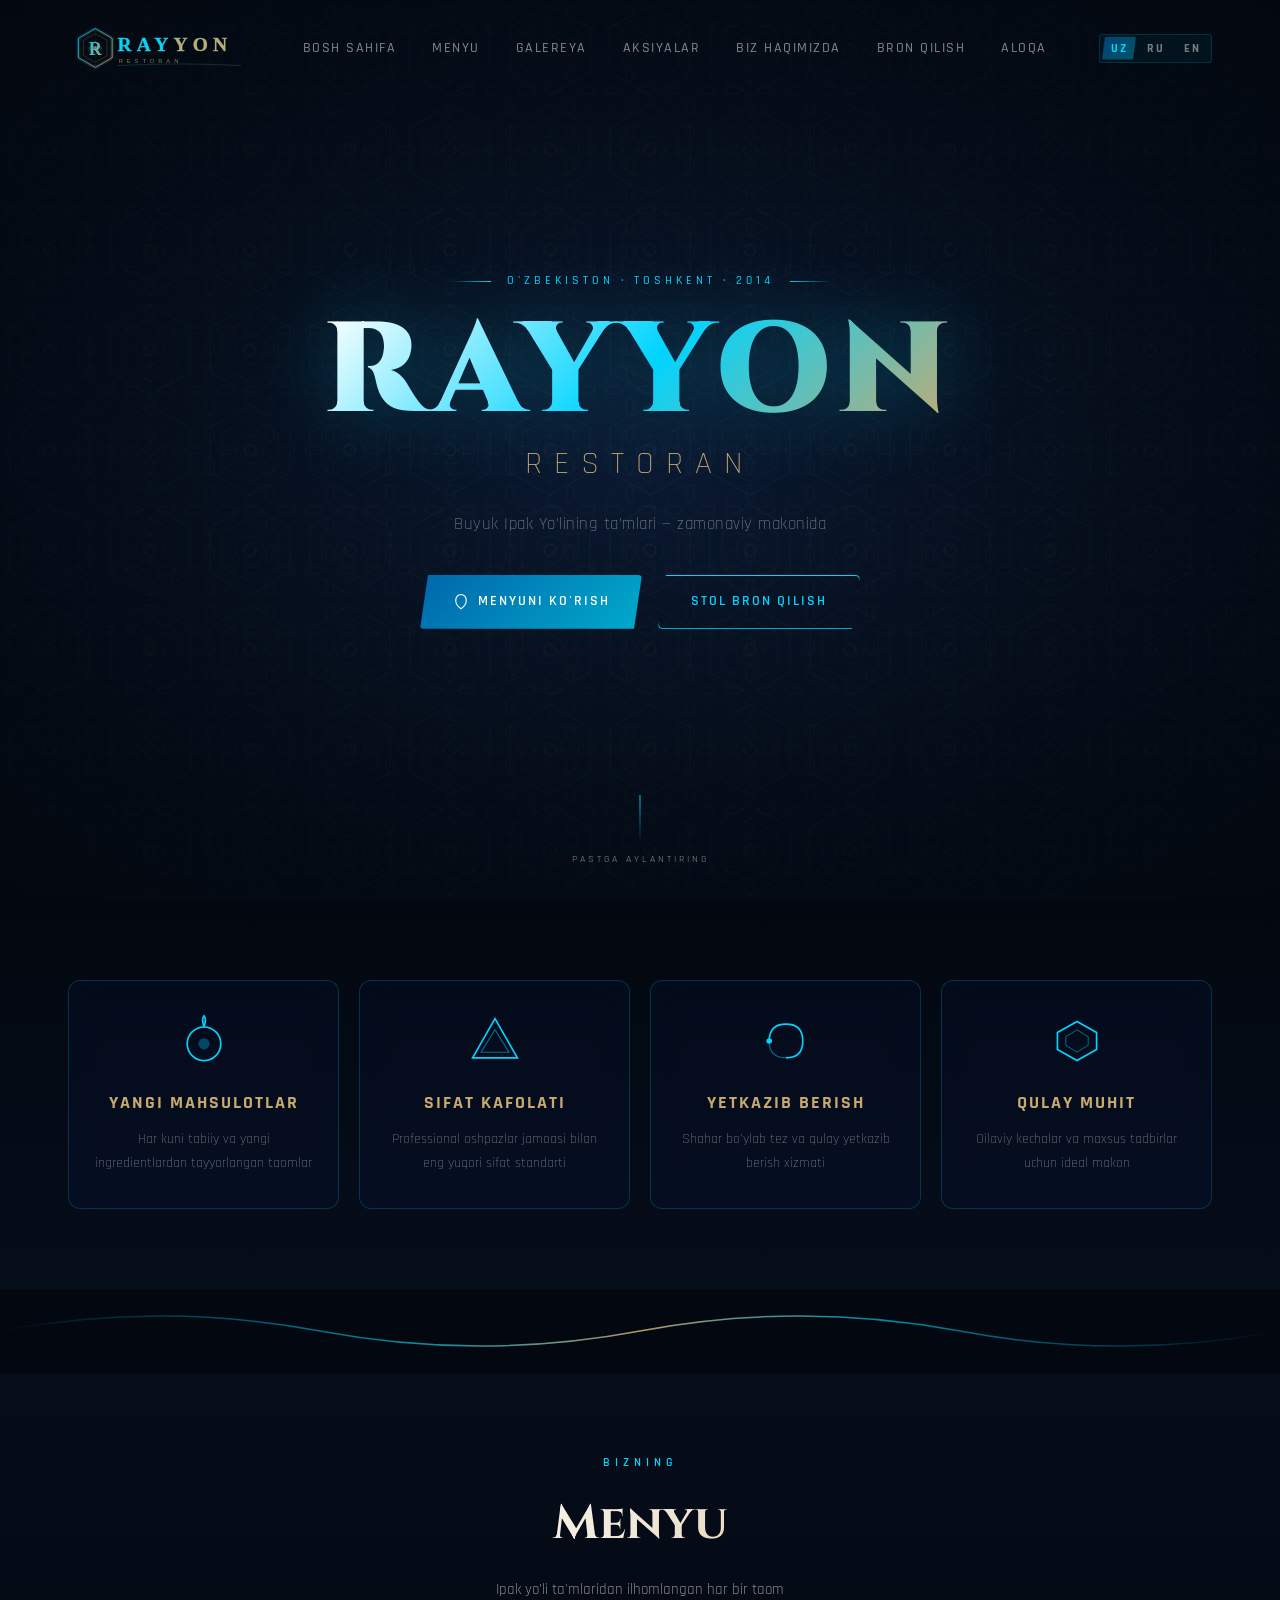
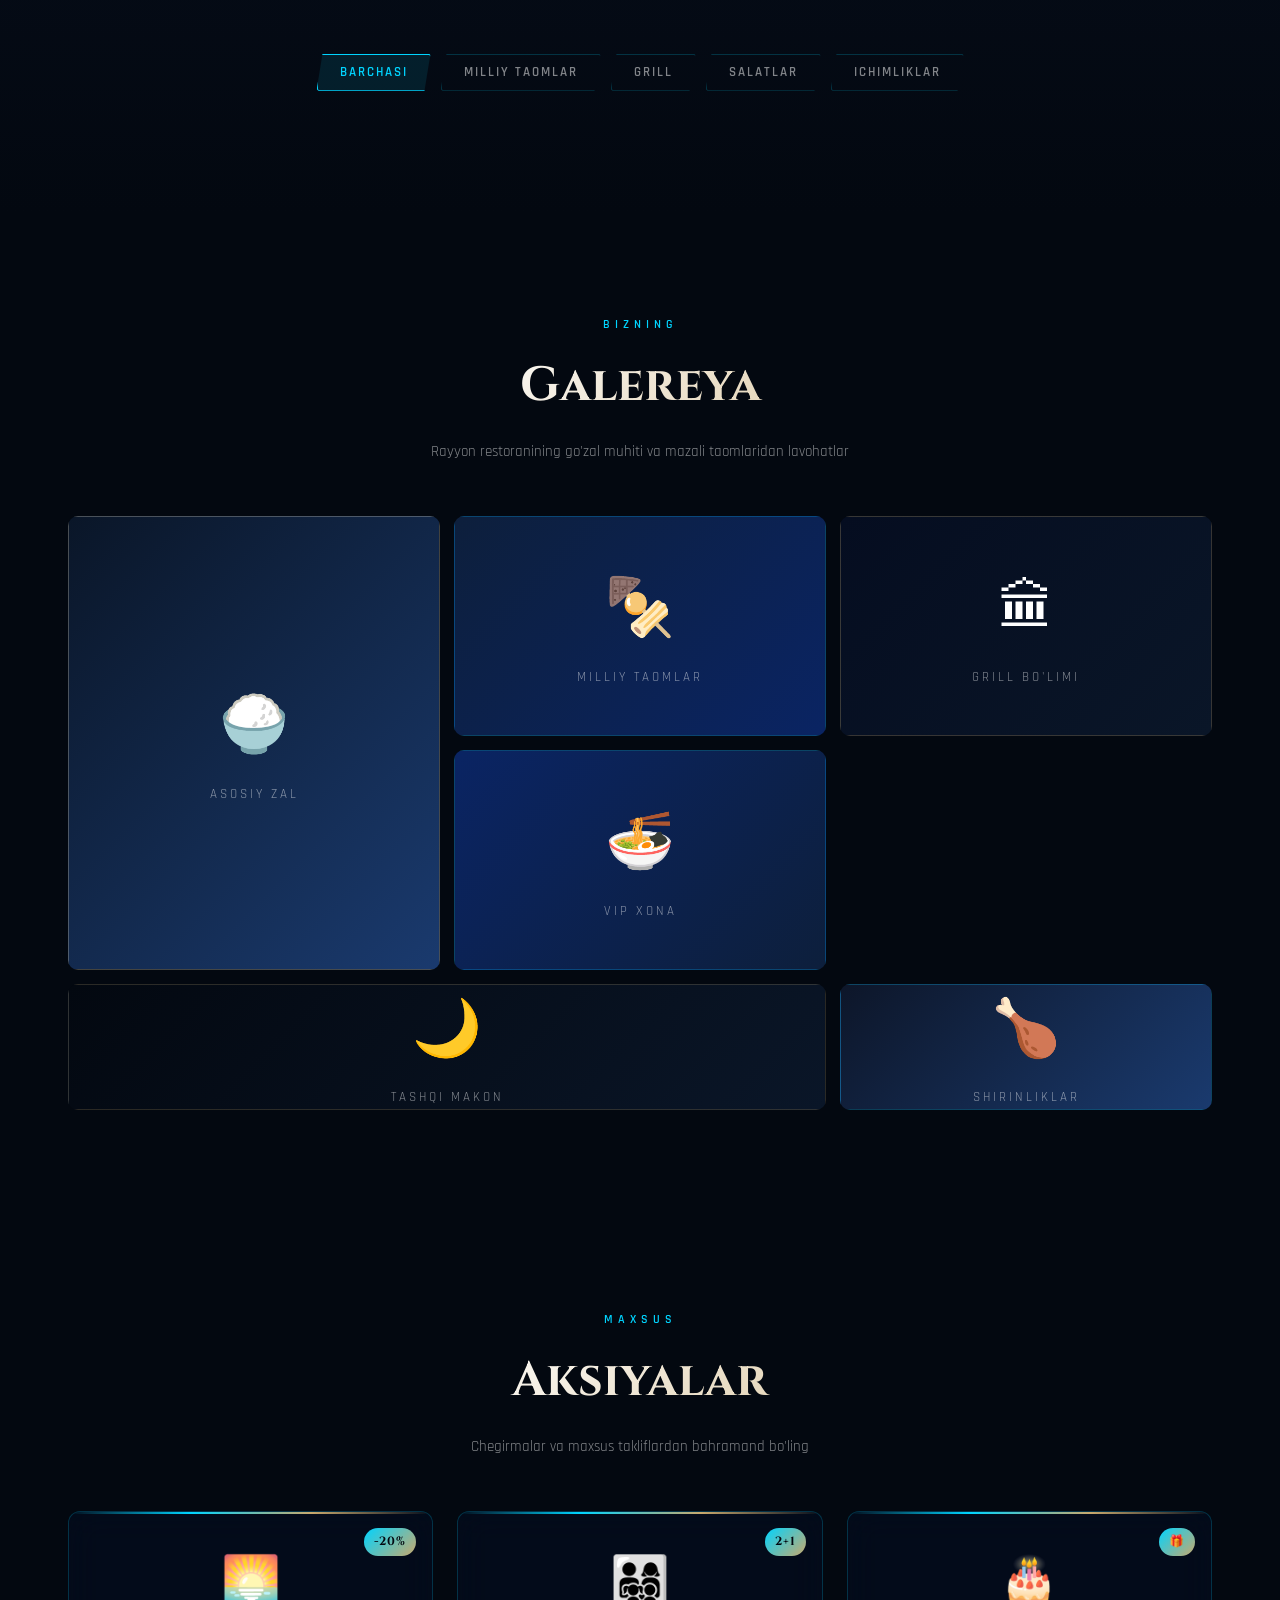
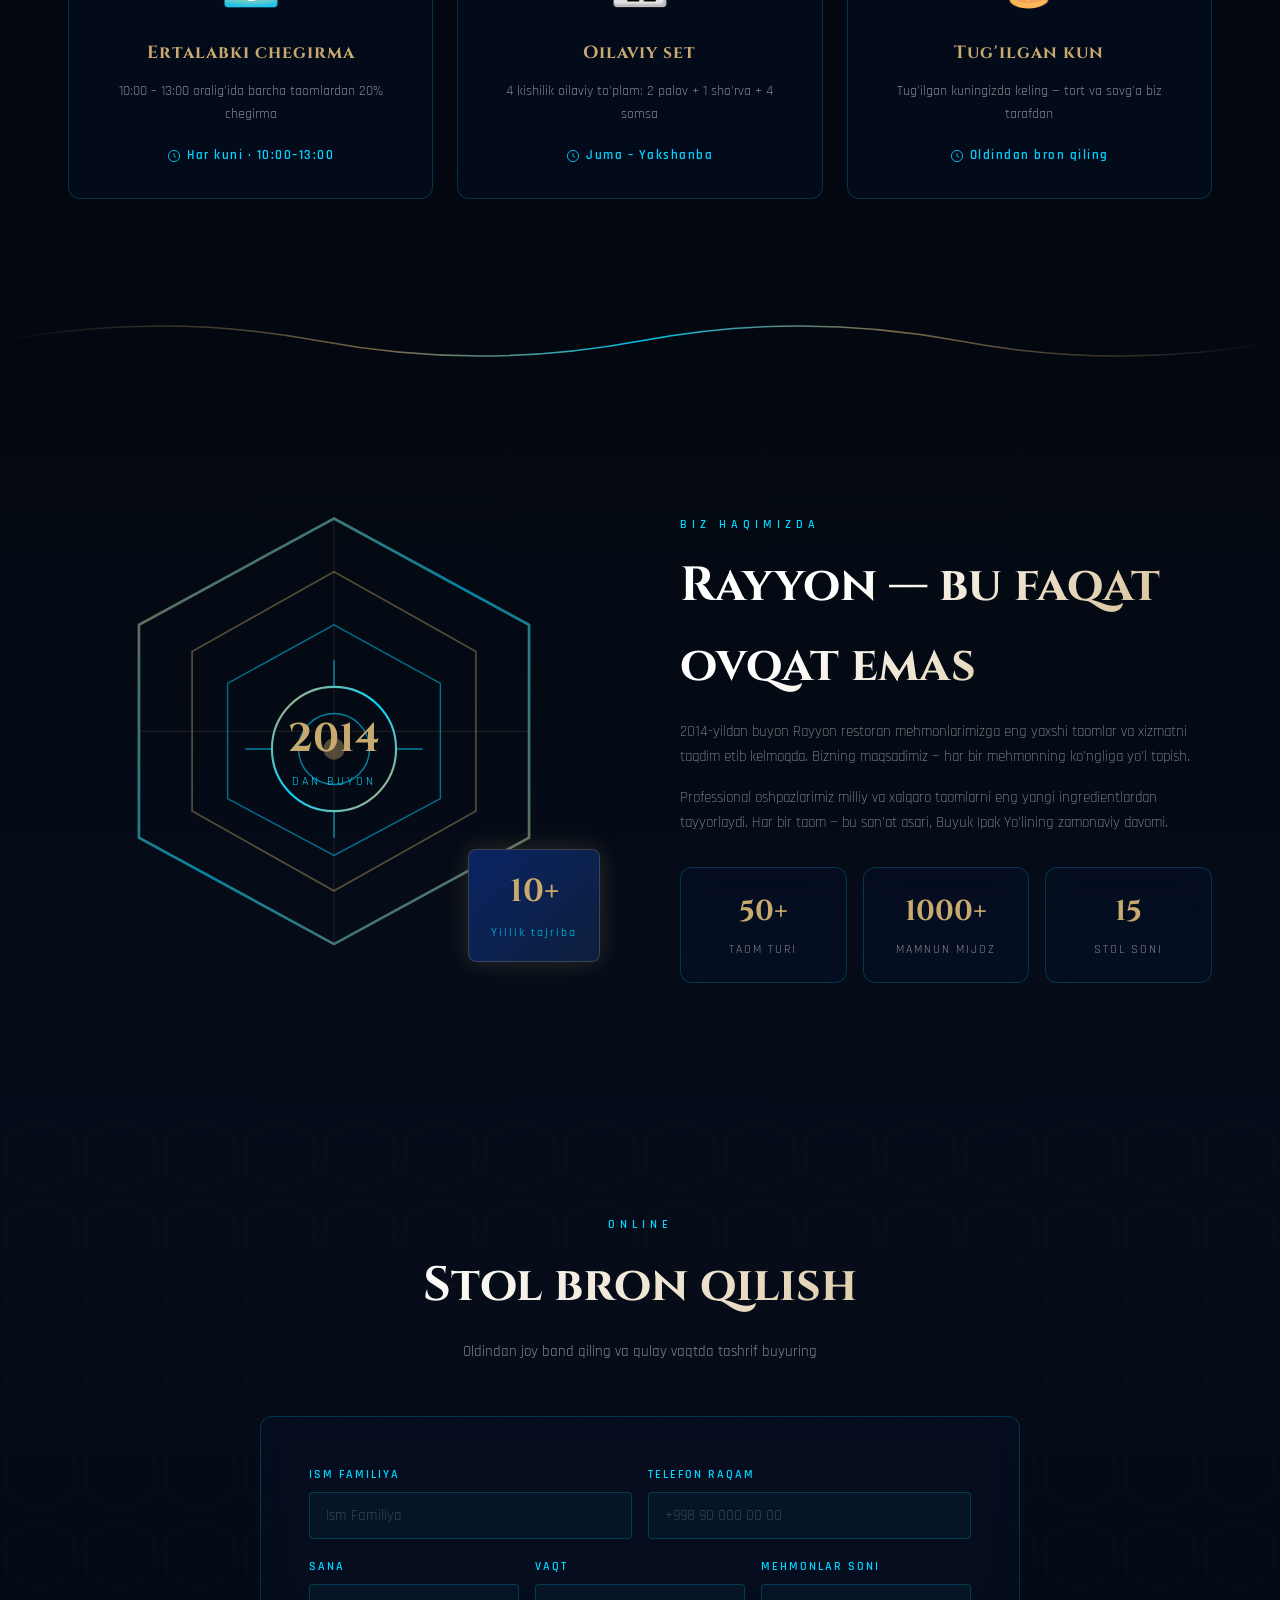
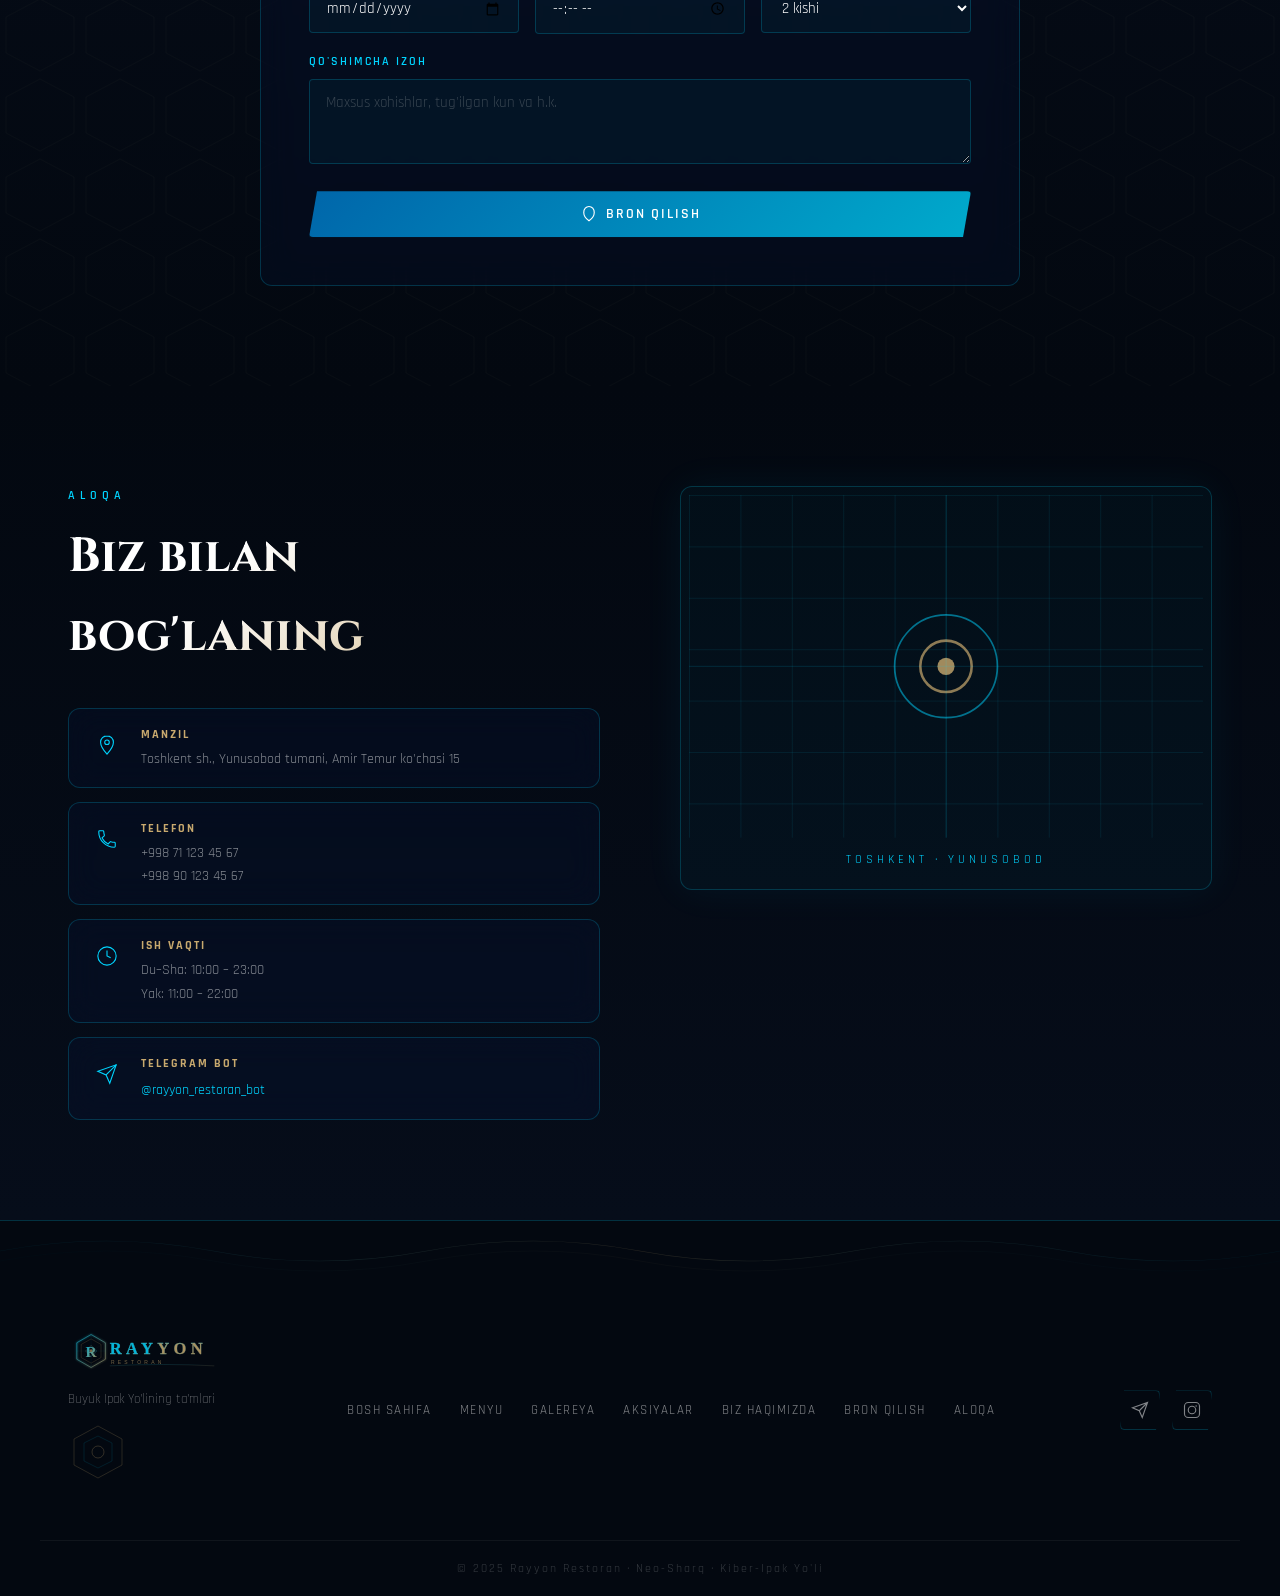
==== commit 0004459a: "Loyiha yaxshilash: xavfsizlik, error handling, audit log, QR, mobil, CSV, health check - backend/app" ====
--- a/index.html
+++ b/index.html
@@ -1,6 +1,7 @@
 <!DOCTYPE html>
 <html lang="uz">
 <head>
+<link rel="icon" type="image/x-icon" href="/favicon.ico">
   <meta charset="UTF-8" />
   <meta name="viewport" content="width=device-width, initial-scale=1.0" />
   <title>Rayyon — Neo-Sharq Restoran</title>
@@ -363,11 +364,11 @@
         <div class="form-row">
           <div class="form-group">
             <label data-i18n="res.name">Ism Familiya</label>
-            <input type="text" id="resName" data-i18n-ph="res.name.ph" placeholder="Ism Familiya" required />
+            <input type="text" id="resName" data-i18n-ph="res.name.ph" placeholder="Ism Familiya" maxlength="100" required />
           </div>
           <div class="form-group">
             <label data-i18n="res.phone">Telefon raqam</label>
-            <input type="tel" id="resPhone" data-i18n-ph="res.phone.ph" placeholder="+998 90 000 00 00" required />
+            <input type="tel" id="resPhone" data-i18n-ph="res.phone.ph" placeholder="+998 90 000 00 00" maxlength="20" required />
           </div>
         </div>
         <div class="form-row">
@@ -392,7 +393,7 @@
         </div>
         <div class="form-group">
           <label data-i18n="res.note">Qo'shimcha izoh</label>
-          <textarea id="resNote" data-i18n-ph="res.note.ph" placeholder="Maxsus xohishlar, tug'ilgan kun va h.k." rows="3"></textarea>
+          <textarea id="resNote" data-i18n-ph="res.note.ph" placeholder="Maxsus xohishlar, tug'ilgan kun va h.k." rows="3" maxlength="500"></textarea>
         </div>
         <button type="submit" class="btn btn-cyan btn-full">
           <svg class="btn-icon-bodom" viewBox="0 0 24 24"><path d="M12 2C8 2 5 5.5 5 10c0 5 4 9 7 11 3-2 7-6 7-11 0-4.5-3-8-7-8z" fill="none" stroke="currentColor" stroke-width="1.5"/></svg>
@@ -516,7 +517,7 @@
       </div>
     </div>
     <div class="footer-bottom">
-      <p data-i18n="footer.copy">&copy; 2024 Rayyon Restoran · Neo-Sharq · Kiber-Ipak Yo'li</p>
+      <p data-i18n="footer.copy">&copy; 2025 Rayyon Restoran · Neo-Sharq · Kiber-Ipak Yo'li</p>
     </div>
   </footer>
 
@@ -536,11 +537,11 @@
       </div>
       <div class="form-group">
         <label data-i18n="order.name">Ism</label>
-        <input type="text" id="orderName" data-i18n-ph="order.name.ph" placeholder="Ismingiz" />
+        <input type="text" id="orderName" data-i18n-ph="order.name.ph" placeholder="Ismingiz" maxlength="100" />
       </div>
       <div class="form-group">
         <label data-i18n="order.phone">Telefon</label>
-        <input type="tel" id="orderPhone" placeholder="+998 90 000 00 00" />
+        <input type="tel" id="orderPhone" placeholder="+998 90 000 00 00" maxlength="20" />
       </div>
       <p class="order-total" id="orderTotal"></p>
       <button class="btn btn-cyan btn-full" id="confirmOrder">
--- a/css/style.css
+++ b/css/style.css
@@ -620,14 +620,51 @@
   }
   .nav-links.open { display: flex; }
   .hamburger { display: flex; }
-  .about-grid, .contact-grid { grid-template-columns: 1fr; gap: 48px; }
+  .container { padding: 0 16px; }
+
+  /* Hero */
+  .hero-content { padding: 0 16px; }
+  .hero-content h1 { font-size: clamp(1.8rem, 8vw, 3rem); }
+  .hero-sub { font-size: 0.9rem; }
+  .hero-btns { flex-direction: column; align-items: center; gap: 12px; }
+  .hero-btns .btn-outline { width: 100%; max-width: 280px; text-align: center; }
+
+  /* About */
+  .about-grid, .contact-grid { grid-template-columns: 1fr; gap: 32px; }
   .about-badge-cyber { right: 0; bottom: 5%; }
-  .reservation-form { padding: 24px 20px; }
-  .footer-inner { flex-direction: column; align-items: flex-start; }
   .about-stats { gap: 10px; }
-  .gallery-grid { grid-template-columns: 1fr 1fr; }
+  .stat-item h3 { font-size: 1.6rem; }
+
+  /* Sections */
+  .section-title { font-size: clamp(1.4rem, 6vw, 2rem); }
+  .gallery-section, .promo-section, .menu-section, .about-section,
+  .contact-section, .reservations-section { padding: 60px 0; }
+
+  /* Gallery */
+  .gallery-grid {
+    grid-template-columns: 1fr 1fr;
+    grid-template-rows: auto;
+  }
   .gallery-large, .gallery-wide { grid-column: span 1; grid-row: span 1; }
-  .promo-grid { grid-template-columns: 1fr; }
+  .gallery-item { height: 140px; }
+
+  /* Promos */
+  .promo-grid { grid-template-columns: 1fr; gap: 16px; }
+  .promo-card { padding: 24px 20px; }
+
+  /* Reservation form */
+  .reservation-form { padding: 20px 16px; }
+  .reservation-form .form-row { grid-template-columns: 1fr; }
+
+  /* Footer */
+  .footer-inner { flex-direction: column; align-items: flex-start; gap: 24px; }
+  .footer-links { flex-wrap: wrap; gap: 12px; }
+}
+
+@media (max-width: 480px) {
+  .gallery-grid { grid-template-columns: 1fr; }
+  .gallery-item { height: 160px; }
+  .about-stats { grid-template-columns: 1fr 1fr; }
 }
 
 /* ===== GALLERY ===== */
